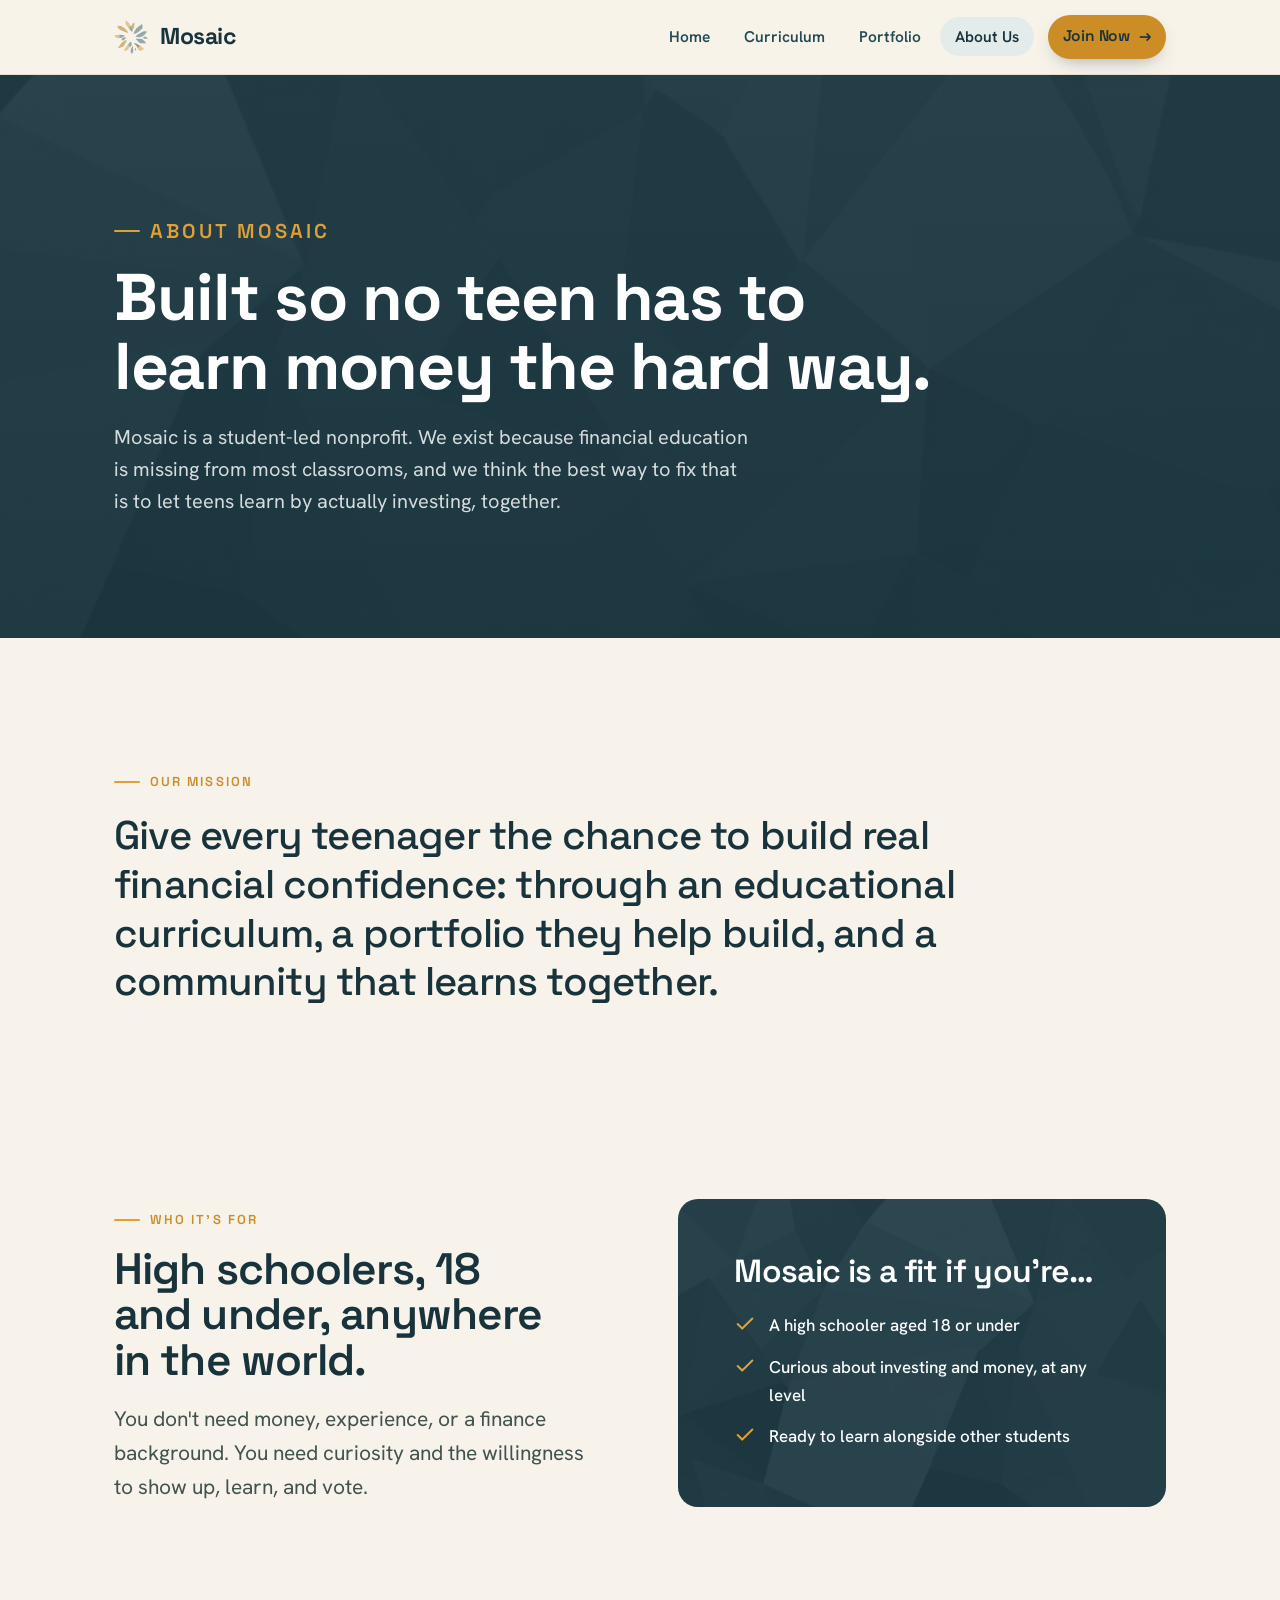
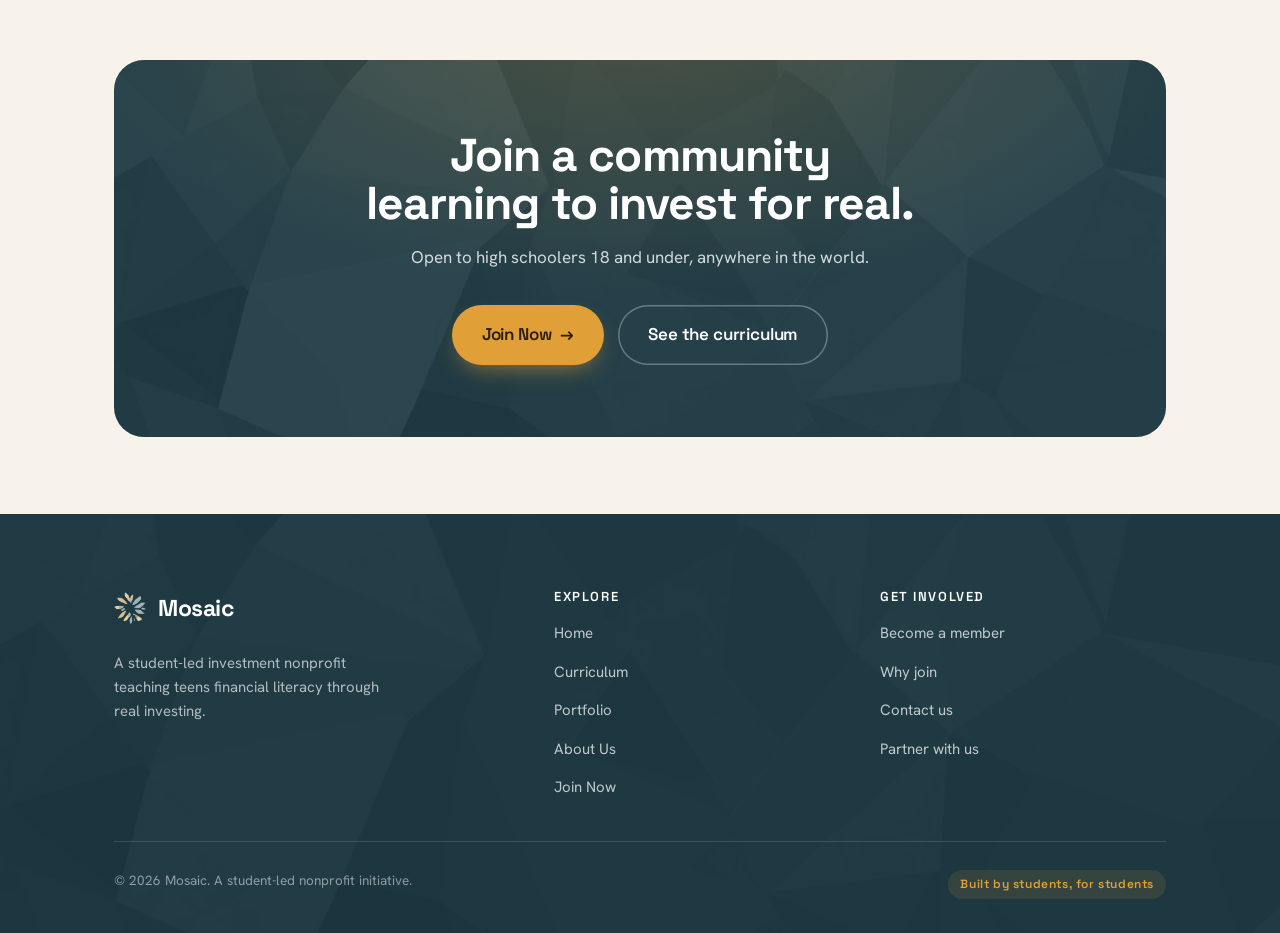
==== about.html @ 50fbee66 "Add files via upload" ====
<!DOCTYPE html>
<html lang="en">
<head>
<meta charset="UTF-8">
<meta name="viewport" content="width=device-width, initial-scale=1">
<title>About Us: Mosaic</title>
<meta name="description" content="Why Mosaic exists, who it's for, and why high schoolers around the world join.">
<link rel="stylesheet" href="styles.css">
</head>
<body data-screen-label="About Us">

<!-- ============ HEADER ============ -->
<header class="site-header">
  <div class="container header-inner">
    <a class="brand" href="index.html" aria-label="Mosaic home">
      <img src="assets/logo-mark.png" alt="Mosaic logo">
      <span class="wordmark">Mosaic</span>
    </a>
    <nav class="nav" aria-label="Primary">
      <button class="nav-toggle" aria-label="Toggle menu" aria-expanded="false"><span></span></button>
      <ul class="nav-links">
        <li><a href="index.html" data-page="index.html">Home</a></li>
        <li><a href="curriculum.html" data-page="curriculum.html">Curriculum</a></li>
        <li><a href="portfolio.html" data-page="portfolio.html">Portfolio</a></li>
        <li><a href="about.html" data-page="about.html">About Us</a></li>
        <li><a class="btn" href="join.html" style="color: rgb(24, 51, 60); background-color: rgb(204, 140, 38)">Join Now <span class="arr" aria-hidden="true">→</span></a></li>
      </ul>
    </nav>
  </div>
</header>

<main>
  <!-- ============ PAGE HERO ============ -->
  <section class="pagehero">
    <div class="container">
      <p class="eyebrow reveal">About Mosaic</p>
      <h1 class="reveal" data-delay="1">Built so no teen has to learn money the hard way.</h1>
      <p class="reveal" data-delay="2">Mosaic is a student-led nonprofit. We exist because financial education is missing from most classrooms, and we think the best way to fix that is to let teens learn by actually investing, together.</p>
    </div>
  </section>

  <!-- ============ MISSION ============ -->
  <section class="section">
    <div class="container">
      <div class="shead reveal" style="max-width:860px">
        <p class="eyebrow">Our mission</p>
        <p class="mission" style="margin-top:20px; color: rgb(24, 51, 60)">Give every teenager the chance to build real financial confidence: through an educational curriculum, a portfolio they help <span class="hl" style="color: #18333c">build</span>, and a community that learns <span class="hl" style="color: #18333c">together</span>.</p>
      </div>
    </div>
  </section>

  <!-- ============ WHO IT'S FOR ============ -->
  <section class="section section--tight">
    <div class="container">
      <div class="split">
        <div class="reveal">
          <p class="eyebrow">Who it's for</p>
          <h2 class="shead" style="font-size:clamp(28px,4vw,44px);margin-top:16px">High schoolers, 18 and under, anywhere in the world.</h2>
          <p class="lede" style="margin-top:18px">You don't need money, experience, or a finance background. You need curiosity and the willingness to show up, learn, and vote. </p>
        </div>
        <div class="who-card reveal" data-delay="1">
          <h3>Mosaic is a fit if you're…</h3>
          <ul class="who-points">
            <li><svg viewBox="0 0 24 24" fill="none" stroke="currentColor" stroke-width="2.2" stroke-linecap="round" stroke-linejoin="round"><path d="M20 6 9 17l-5-5"/></svg><span>A high schooler aged 18 or under</span></li>
            <li><svg viewBox="0 0 24 24" fill="none" stroke="currentColor" stroke-width="2.2" stroke-linecap="round" stroke-linejoin="round"><path d="M20 6 9 17l-5-5"/></svg><span>Curious about investing and money, at any level</span></li>
            <li><svg viewBox="0 0 24 24" fill="none" stroke="currentColor" stroke-width="2.2" stroke-linecap="round" stroke-linejoin="round"><path d="M20 6 9 17l-5-5"/></svg><span>Ready to learn alongside other students</span></li>
          </ul>
        </div>
      </div>
    </div>
  </section>

  <!-- ============ CTA ============ -->
  <section class="section section--tight">
    <div class="container">
      <div class="cta-band reveal">
        <h2>Join a community learning to invest for real.</h2>
        <p>Open to high schoolers 18 and under, anywhere in the world.</p>
        <div class="hero-cta">
          <a class="btn btn--gold btn--lg" href="join.html">Join Now <span class="arr" aria-hidden="true">→</span></a>
          <a class="btn btn--on-teal-ghost btn--lg" href="curriculum.html">See the curriculum</a>
        </div>
      </div>
    </div>
  </section>
</main>

<!-- ============ FOOTER ============ -->
<footer class="site-footer">
  <div class="container">
    <div class="footer-top">
      <div class="footer-brand">
        <a class="brand" href="index.html" aria-label="Mosaic home">
          <img src="assets/logo-mark-light.png" alt="Mosaic logo">
          <span class="wordmark">Mosaic</span>
        </a>
        <p>A student-led investment nonprofit teaching teens financial literacy through real investing.</p>
      </div>
      <div class="footer-col">
        <h4>Explore</h4>
        <ul>
          <li><a href="index.html">Home</a></li>
          <li><a href="curriculum.html">Curriculum</a></li>
          <li><a href="portfolio.html">Portfolio</a></li>
          <li><a href="about.html">About Us</a></li>
          <li><a href="join.html">Join Now</a></li>
        </ul>
      </div>
      <div class="footer-col">
        <h4>Get involved</h4>
        <ul>
          <li><a href="join.html">Become a member</a></li>
          <li><a href="about.html">Why join</a></li>
          <li><a href="mailto:hello@mosaicinvest.org">Contact us</a></li>
          <li><a href="join.html">Partner with us</a></li>
        </ul>
      </div>
    </div>
    <div class="footer-bot">
      <span>© <span id="year">2026</span> Mosaic. A student-led nonprofit initiative.</span>
      <span class="badge">Built by students, for students</span>
    </div>
  </div>
</footer>

<script src="site.js"></script>
</body>
</html>
---- styles.css ----
/* ===========================================================
   Mosaic, student-led investment nonprofit
   Shared stylesheet
   =========================================================== */

@import url('https://fonts.googleapis.com/css2?family=Space+Grotesk:wght@400;500;600;700&family=Hanken+Grotesk:wght@400;500;600;700;800&family=Sora:wght@500;600;700&display=swap');

:root {
  /* brand */
  --teal:        #18333C;
  --teal-800:    #1C3B45;
  --teal-700:    #244A55;
  --teal-600:    #356069;
  --teal-tint:   #E4ECEB;
  --teal-tint-2: #D3E0DE;
  --gold:        #E09F37;
  --gold-600:    #CC8C26;
  --gold-soft:   #F7E8CB;
  --gold-tint:   #FBF3E2;

  /* neutrals (warm) */
  --bg:     #F7F3EA;
  --bg-2:   #F1EBDD;
  --paper:  #FFFFFF;
  --ink:    #18333C;
  --body:   #41524F;
  --muted:  #6B7B78;
  --line:   #E7E0D1;
  --line-teal: rgba(24,51,60,.10);

  /* type */
  --display: 'Space Grotesk', system-ui, sans-serif;
  --sans: 'Hanken Grotesk', system-ui, sans-serif;

  /* sizing */
  --maxw: 1180px;
  --gut: clamp(20px, 5vw, 64px);
  --radius: 20px;
  --radius-sm: 13px;

  --shadow-sm: 0 2px 8px rgba(24,51,60,.05), 0 1px 2px rgba(24,51,60,.05);
  --shadow:    0 14px 38px -16px rgba(24,51,60,.22), 0 4px 12px -6px rgba(24,51,60,.10);
  --shadow-lg: 0 36px 70px -28px rgba(24,51,60,.34);

  --ease: cubic-bezier(.22,.61,.36,1);
}

* { box-sizing: border-box; }

html { scroll-behavior: smooth; }

body {
  margin: 0;
  font-family: var(--sans);
  background: var(--bg);
  color: var(--body);
  font-size: 17px;
  line-height: 1.62;
  -webkit-font-smoothing: antialiased;
  text-rendering: optimizeLegibility;
}

@media (prefers-reduced-motion: reduce) {
  html { scroll-behavior: auto; }
}

img { max-width: 100%; display: block; }
a { color: inherit; }

h1, h2, h3, h4 {
  font-family: var(--display);
  color: var(--ink);
  line-height: 1.04;
  margin: 0;
  letter-spacing: -.02em;
  font-weight: 600;
  text-wrap: balance;
}

p { margin: 0; }

.container {
  width: 100%;
  max-width: var(--maxw);
  margin-inline: auto;
  padding-inline: var(--gut);
}

/* ---------- shared rhythm ---------- */
.section { padding-block: clamp(64px, 9vw, 130px); }
.section--tight { padding-block: clamp(48px, 6vw, 84px); }

.eyebrow {
  font-family: var(--display);
  font-weight: 600;
  font-size: 13px;
  letter-spacing: .16em;
  text-transform: uppercase;
  color: var(--gold-600);
  white-space: nowrap;
  display: inline-flex;
  align-items: center;
  gap: 10px;
  margin: 0;
}
.eyebrow::before {
  content: "";
  width: 26px; height: 2px;
  background: var(--gold);
  border-radius: 2px;
}
.eyebrow--center::before { display: none; }

.lede {
  font-size: clamp(18px, 2.1vw, 21px);
  color: var(--body);
  max-width: 60ch;
}

/* =================== HEADER =================== */
.site-header {
  position: sticky;
  top: 0;
  z-index: 100;
  background: rgba(247,243,234,.82);
  backdrop-filter: blur(14px);
  -webkit-backdrop-filter: blur(14px);
  border-bottom: 1px solid var(--line);
}
.header-inner {
  display: flex;
  align-items: center;
  justify-content: space-between;
  height: 74px;
}
.brand {
  display: inline-flex;
  align-items: center;
  gap: 12px;
  text-decoration: none;
  color: var(--ink);
}
.brand img { width: 34px; height: 34px; }
.brand .wordmark {
  font-family: var(--display);
  font-weight: 700;
  font-size: 23px;
  letter-spacing: -.02em;
  color: var(--ink);
}
.nav {
  display: flex;
  align-items: center;
  gap: 6px;
}
.nav-links {
  display: flex;
  align-items: center;
  gap: 4px;
  list-style: none;
  margin: 0; padding: 0;
}
.nav-links a {
  text-decoration: none;
  color: var(--teal-700);
  font-weight: 600;
  font-size: 15.5px;
  white-space: nowrap;
  padding: 9px 15px;
  border-radius: 999px;
  transition: background .2s var(--ease), color .2s var(--ease);
}
.nav-links a:hover { background: var(--teal-tint); color: var(--ink); }
.nav-links a.active { color: var(--ink); background: var(--teal-tint); }
.nav .btn { margin-left: 10px; }

.nav-toggle {
  display: none;
  background: none;
  border: 0;
  width: 44px; height: 44px;
  cursor: pointer;
  align-items: center;
  justify-content: center;
}
.nav-toggle span,
.nav-toggle span::before,
.nav-toggle span::after {
  content: "";
  display: block;
  width: 24px; height: 2px;
  background: var(--ink);
  border-radius: 2px;
  transition: transform .28s var(--ease), opacity .2s var(--ease);
}
.nav-toggle span { position: relative; }
.nav-toggle span::before { position: absolute; top: -7px; }
.nav-toggle span::after { position: absolute; top: 7px; }
body.nav-open .nav-toggle span { background: transparent; }
body.nav-open .nav-toggle span::before { transform: translateY(7px) rotate(45deg); }
body.nav-open .nav-toggle span::after  { transform: translateY(-7px) rotate(-45deg); }

/* =================== BUTTONS =================== */
.btn {
  --btn-bg: var(--teal);
  --btn-fg: #fff;
  font-family: var(--display);
  font-weight: 600;
  font-size: 15.5px;
  letter-spacing: -.01em;
  display: inline-flex;
  align-items: center;
  gap: 9px;
  padding: 13px 24px;
  border-radius: 999px;
  border: 0;
  background: var(--btn-bg);
  color: var(--btn-fg);
  text-decoration: none;
  cursor: pointer;
  transition: transform .22s var(--ease), box-shadow .22s var(--ease), background .22s var(--ease);
  box-shadow: 0 8px 20px -10px rgba(24,51,60,.5);
}
.btn:hover { transform: translateY(-2px); box-shadow: 0 16px 30px -12px rgba(24,51,60,.5); }
.btn:active { transform: translateY(0); }
.btn .arr { transition: transform .22s var(--ease); }
.btn:hover .arr { transform: translateX(4px); }

.btn--gold { --btn-bg: var(--gold); --btn-fg: #2a1d05; box-shadow: 0 10px 24px -10px rgba(224,159,55,.7); }
.btn--gold:hover { background: var(--gold-600); }
.btn--ghost {
  --btn-bg: transparent; --btn-fg: var(--ink);
  box-shadow: inset 0 0 0 1.5px var(--line-teal);
}
.btn--ghost:hover { background: var(--teal-tint); box-shadow: inset 0 0 0 1.5px transparent; }
.btn--on-teal-ghost {
  --btn-bg: transparent; --btn-fg: #fff;
  box-shadow: inset 0 0 0 1.5px rgba(255,255,255,.3);
}
.btn--on-teal-ghost:hover { background: rgba(255,255,255,.1); box-shadow: inset 0 0 0 1.5px rgba(255,255,255,.5); }
.btn--lg { padding: 16px 30px; font-size: 17px; }

/* =================== HERO =================== */
.hero {
  position: relative;
  background: var(--teal);
  color: #fff;
  overflow: hidden;
  isolation: isolate;
}
.hero::before {
  content: "";
  position: absolute; inset: 0;
  background-image: url('assets/mosaic-texture.png');
  background-size: cover;
  background-position: center;
  opacity: .16;
  mix-blend-mode: luminosity;
  z-index: -2;
}
.hero::after {
  content: "";
  position: absolute; inset: 0;
  background: radial-gradient(120% 90% at 80% 0%, rgba(224,159,55,.16), transparent 55%),
              linear-gradient(180deg, rgba(24,51,60,.2), rgba(24,51,60,.65));
  z-index: -1;
}
.hero .container {
  position: relative;
  padding-block: clamp(76px, 12vw, 150px);
}
.hero h1, .hero h2 { color: #fff; }
.hero .eyebrow { color: var(--gold); }
.hero .eyebrow::before { background: var(--gold); }

.hero-home {
  display: grid;
  grid-template-columns: 1.15fr .85fr;
  gap: clamp(30px, 5vw, 70px);
  align-items: center;
}
.hero-home h1 {
  font-size: clamp(40px, 6.6vw, 82px);
  font-weight: 700;
  margin-top: 18px;
}
.hero-home h1 .accent { color: var(--gold); }
.hero-sub {
  margin-top: 22px;
  font-size: clamp(17px, 2vw, 20px);
  color: rgba(255,255,255,.82);
  max-width: 48ch;
}
.hero-cta { margin-top: 34px; display: flex; flex-wrap: wrap; gap: 14px; }

.hero-mark {
  justify-self: center;
  width: min(100%, 420px);
  aspect-ratio: 1;
  position: relative;
}
.hero-mark img { width: 100%; height: 100%; object-fit: contain; filter: drop-shadow(0 24px 50px rgba(0,0,0,.35)); }

.hero-stats {
  display: flex;
  gap: clamp(20px, 4vw, 48px);
  flex-wrap: wrap;
  margin-top: 52px;
  padding-top: 30px;
  border-top: 1px solid rgba(255,255,255,.14);
}
.hero-stats .hs { min-width: 120px; }
.hero-stats .hs b {
  font-family: var(--display);
  font-weight: 700;
  font-size: clamp(28px, 3.4vw, 38px);
  color: #fff;
  display: block;
  letter-spacing: -.02em;
}
.hero-stats .hs span { font-size: 14px; color: rgba(255,255,255,.7); }

/* page hero (interior) */
.pagehero { position: relative; background: var(--teal); color: #fff; overflow: hidden; isolation: isolate; }
.pagehero::before {
  content:""; position:absolute; inset:0;
  background-image: url('assets/mosaic-texture.png');
  background-size: cover; background-position: center;
  opacity:.14; mix-blend-mode: luminosity; z-index:-2;
}
.pagehero::after {
  content:""; position:absolute; inset:0;
  background: linear-gradient(180deg, rgba(24,51,60,.25), rgba(24,51,60,.6));
  z-index:-1;
}
.pagehero .container { padding-block: clamp(70px, 10vw, 120px); }
.pagehero h1 { color:#fff; font-size: clamp(38px, 5.6vw, 66px); font-weight:700; margin-top:16px; }
.pagehero .eyebrow { color: var(--gold); }
.pagehero .eyebrow::before { background: var(--gold); }
.pagehero p { color: rgba(255,255,255,.82); max-width: 58ch; margin-top: 20px; font-size: clamp(17px,2vw,20px); }

/* =================== SECTION HEADS =================== */
.shead { max-width: 720px; }
.shead h2 { font-size: clamp(30px, 4.4vw, 50px); margin-top: 16px; font-weight:700; }
.shead p { margin-top: 18px; }
.shead--center { margin-inline: auto; text-align: center; }

/* =================== STAT CARDS (problem) =================== */
.section-problem { background: var(--bg-2); }
.stat-grid {
  display: grid;
  grid-template-columns: repeat(3, 1fr);
  gap: 22px;
  margin-top: 54px;
}
.stat-card {
  background: var(--paper);
  border: 1px solid var(--line);
  border-radius: var(--radius);
  padding: 36px 32px 30px;
  position: relative;
  overflow: hidden;
  transition: transform .35s var(--ease), box-shadow .35s var(--ease);
  box-shadow: var(--shadow-sm);
}
.stat-card:hover { transform: translateY(-6px); box-shadow: var(--shadow); }
.stat-card::after {
  content:""; position:absolute; left:0; right:0; bottom:0; height:4px;
  background: linear-gradient(90deg, var(--gold), var(--gold-600));
  transform: scaleX(0); transform-origin: left;
  transition: transform .5s var(--ease);
}
.stat-card:hover::after { transform: scaleX(1); }
.stat-num {
  font-family: var(--display);
  font-weight: 700;
  font-size: clamp(54px, 7vw, 78px);
  color: var(--teal);
  line-height: .95;
  letter-spacing: -.04em;
}
.stat-num .u { color: var(--gold); }
.stat-card p { margin-top: 16px; color: var(--body); font-size: 16.5px; }
.stat-src {
  display: inline-flex; align-items:center; gap:6px;
  margin-top: 18px;
  font-size: 12.5px; font-weight:600;
  color: var(--muted);
  text-decoration: none;
  font-family: var(--display);
  letter-spacing:.02em;
}
.stat-src:hover { color: var(--gold-600); }
.stat-src svg { width: 13px; height: 13px; }

/* =================== DIFFERENTIATOR CARDS =================== */
.feature-grid {
  display: grid;
  grid-template-columns: repeat(3, 1fr);
  gap: 22px;
  margin-top: 54px;
}
.feature-card {
  background: var(--paper);
  border: 1px solid var(--line);
  border-radius: var(--radius);
  padding: 34px 30px;
  transition: transform .35s var(--ease), box-shadow .35s var(--ease), border-color .35s var(--ease);
  box-shadow: var(--shadow-sm);
}
.feature-card:hover { transform: translateY(-6px); box-shadow: var(--shadow); border-color: var(--teal-tint-2); }
.feat-ico {
  width: 56px; height: 56px;
  border-radius: 15px;
  display: grid; place-items: center;
  background: var(--teal-tint);
  margin-bottom: 22px;
  transition: transform .35s var(--ease);
}
.feature-card:hover .feat-ico { transform: rotate(-6deg) scale(1.05); }
.feat-ico svg { width: 27px; height: 27px; }
.feature-card h3 { font-size: 22px; font-weight: 600; }
.feature-card p { margin-top: 12px; color: var(--body); font-size: 16px; }

/* =================== STEPS (curriculum) =================== */
.steps { margin-top: 64px; display: flex; flex-direction: column; gap: 0; position: relative; }
.step {
  display: grid;
  grid-template-columns: 150px 1fr;
  gap: clamp(24px, 4vw, 56px);
  padding: 36px 0;
  position: relative;
}
.step + .step { border-top: 1px solid var(--line); }
.step-num {
  font-family: var(--display);
  font-weight: 700;
  font-size: clamp(64px, 9vw, 104px);
  line-height: .8;
  color: var(--teal);
  letter-spacing: -.05em;
  position: relative;
}
.step-num span { color: var(--gold); }
.step-body { max-width: 60ch; align-self: center; }
.step-body h3 { font-size: clamp(24px, 3vw, 32px); font-weight: 600; }
.step-body p { margin-top: 14px; color: var(--body); }
.step-tags { display: flex; flex-wrap: wrap; gap: 10px; margin-top: 20px; }
.tag {
  font-family: var(--display);
  font-size: 13.5px; font-weight: 600;
  color: var(--teal-700);
  background: var(--teal-tint);
  padding: 7px 14px;
  border-radius: 999px;
}

/* =================== WHY-JOIN / BENEFIT CARDS =================== */
.benefit-grid {
  display: grid;
  grid-template-columns: repeat(2, 1fr);
  gap: 22px;
  margin-top: 50px;
}
.benefit {
  display: flex;
  gap: 20px;
  background: var(--paper);
  border: 1px solid var(--line);
  border-radius: var(--radius);
  padding: 30px;
  box-shadow: var(--shadow-sm);
  transition: transform .35s var(--ease), box-shadow .35s var(--ease);
}
.benefit:hover { transform: translateY(-5px); box-shadow: var(--shadow); }
.benefit .b-num {
  font-family: var(--display);
  font-weight: 700;
  font-size: 20px;
  color: var(--gold);
  flex: 0 0 auto;
  width: 44px; height: 44px;
  border-radius: 12px;
  background: var(--gold-tint);
  display: grid; place-items: center;
}
.benefit h3 { font-size: 20px; font-weight: 600; }
.benefit p { margin-top: 9px; color: var(--body); font-size: 16px; }

/* generic split */
.split {
  display: grid;
  grid-template-columns: 1fr 1fr;
  gap: clamp(30px, 6vw, 80px);
  align-items: center;
}

/* mission statement */
.mission {
  font-family: var(--display);
  font-weight: 500;
  font-size: clamp(24px, 3.4vw, 40px);
  line-height: 1.22;
  color: var(--ink);
  letter-spacing: -.02em;
}
.mission .hl { color: var(--gold-600); }

/* "who it's for" chips */
.who-card {
  background: var(--teal);
  color: #fff;
  border-radius: var(--radius);
  padding: clamp(36px, 5vw, 56px);
  position: relative;
  overflow: hidden;
  isolation: isolate;
}
.who-card::before {
  content:""; position:absolute; inset:0;
  background-image:url('assets/mosaic-texture.png');
  background-size:cover; opacity:.13; mix-blend-mode:luminosity; z-index:-1;
}
.who-card h3 { color:#fff; font-size: clamp(24px,3vw,32px); }
.who-card p { margin-top:16px; color: rgba(255,255,255,.82); }
.who-points { list-style:none; padding:0; margin:24px 0 0; display:grid; gap:14px; }
.who-points li { display:flex; gap:13px; align-items:flex-start; color:#fff; font-weight:500; }
.who-points li svg { flex:0 0 auto; width:22px; height:22px; margin-top:1px; color: var(--gold); }

/* =================== TEAM PLACEHOLDERS =================== */
.team-grid {
  display: grid;
  grid-template-columns: repeat(4, 1fr);
  gap: 22px;
  margin-top: 48px;
}
.team-card {
  background: var(--paper);
  border: 1px solid var(--line);
  border-radius: var(--radius);
  padding: 22px;
  text-align: center;
  box-shadow: var(--shadow-sm);
}
.ph {
  position: relative;
  background-color: var(--bg-2);
  background-image: repeating-linear-gradient(135deg, rgba(24,51,60,.05) 0 10px, rgba(24,51,60,.02) 10px 20px);
  border: 1px dashed var(--line-teal);
  border-radius: var(--radius-sm);
  display: grid; place-items: center;
  color: var(--muted);
  font-family: 'Space Grotesk', monospace;
  font-size: 12px;
  letter-spacing: .04em;
}
.team-avatar { width: 100%; aspect-ratio: 1; border-radius: 50%; margin-bottom: 16px; }
.team-card .name-ph { height: 16px; width: 60%; margin: 0 auto 9px; border-radius: 6px; background: var(--line); }
.team-card .role-ph { height: 12px; width: 42%; margin: 0 auto; border-radius: 6px; background: var(--bg-2); }

/* =================== CTA BAND =================== */
.cta-band {
  background: var(--teal);
  color: #fff;
  border-radius: clamp(20px, 3vw, 30px);
  padding: clamp(40px, 6vw, 72px);
  position: relative;
  overflow: hidden;
  isolation: isolate;
  text-align: center;
}
.cta-band::before {
  content:""; position:absolute; inset:0;
  background-image:url('assets/mosaic-texture.png');
  background-size: cover; opacity:.15; mix-blend-mode:luminosity; z-index:-2;
}
.cta-band::after {
  content:""; position:absolute; inset:0;
  background: radial-gradient(90% 120% at 50% -10%, rgba(224,159,55,.2), transparent 60%);
  z-index:-1;
}
.cta-band h2 { color:#fff; font-size: clamp(28px,4vw,46px); font-weight:700; }
.cta-band p { color: rgba(255,255,255,.8); margin: 16px auto 0; max-width: 50ch; }
.cta-band .hero-cta { justify-content: center; }

/* =================== FORM (join) =================== */
.join-layout {
  display: grid;
  grid-template-columns: 1.1fr .9fr;
  gap: clamp(28px, 4vw, 56px);
  align-items: start;
}
.form-card {
  background: var(--paper);
  border: 1px solid var(--line);
  border-radius: var(--radius);
  padding: clamp(28px, 4vw, 44px);
  box-shadow: var(--shadow);
}
.field { margin-bottom: 20px; }
.field label {
  display: block;
  font-family: var(--display);
  font-weight: 600;
  font-size: 14px;
  color: var(--ink);
  margin-bottom: 8px;
}
.field label .req { color: var(--gold-600); }
.field input, .field select, .field textarea {
  width: 100%;
  font-family: var(--sans);
  font-size: 16px;
  color: var(--ink);
  background: var(--bg);
  border: 1.5px solid var(--line);
  border-radius: 12px;
  padding: 13px 15px;
  transition: border-color .2s var(--ease), box-shadow .2s var(--ease), background .2s var(--ease);
}
.field textarea { resize: vertical; min-height: 120px; }
.field input:focus, .field select:focus, .field textarea:focus {
  outline: none;
  border-color: var(--teal-600);
  background: #fff;
  box-shadow: 0 0 0 4px rgba(53,96,105,.12);
}
.field.row2 { display: grid; grid-template-columns: 1fr 1fr; gap: 16px; }
.field.row2 .field { margin: 0; }
.field .err {
  display: none;
  color: #b4441f;
  font-size: 13.5px;
  margin-top: 7px;
  font-weight: 500;
}
.field.invalid input, .field.invalid select, .field.invalid textarea {
  border-color: #d2724f;
  background: #fdf4f0;
}
.field.invalid .err { display: block; }
.form-foot { margin-top: 6px; }
.form-foot .btn { width: 100%; justify-content: center; }
.form-note { font-size: 13.5px; color: var(--muted); margin-top: 16px; text-align: center; }

/* success state */
.success {
  display: none;
  text-align: center;
  padding: clamp(30px, 5vw, 50px) 20px;
}
.success.show { display: block; }
@media (prefers-reduced-motion: no-preference) {
  .success.show { animation: pop .45s var(--ease) both; }
}
@keyframes pop { from { transform: scale(.96); } to { transform: none; } }
.success img { width: 96px; height: 96px; margin: 0 auto 24px; }
.success h2 { font-size: clamp(26px, 3.5vw, 38px); font-weight:700; }
.success p { margin: 16px auto 0; max-width: 44ch; color: var(--body); }

/* "what you get" recap card */
.recap {
  background: var(--teal);
  color: #fff;
  border-radius: var(--radius);
  padding: clamp(30px, 4vw, 42px);
  position: relative; overflow: hidden; isolation: isolate;
  position: sticky; top: 96px;
}
.recap::before {
  content:""; position:absolute; inset:0;
  background-image:url('assets/mosaic-texture.png');
  background-size:cover; opacity:.14; mix-blend-mode:luminosity; z-index:-1;
}
.recap h3 { color:#fff; font-size: 24px; }
.recap .recap-list { list-style:none; margin:22px 0 0; padding:0; display:grid; gap:16px; }
.recap .recap-list li { display:flex; gap:13px; align-items:flex-start; }
.recap .recap-list li svg { flex:0 0 auto; width:22px; height:22px; color: var(--gold); margin-top:1px; }
.recap .recap-list li b { color:#fff; font-family: var(--display); font-weight:600; display:block; font-size:16px; }
.recap .recap-list li span { color: rgba(255,255,255,.74); font-size:14.5px; }

/* =================== FOOTER =================== */
.site-footer {
  background: var(--teal);
  color: rgba(255,255,255,.72);
  padding-block: clamp(50px, 7vw, 76px) 34px;
  position: relative;
  overflow: hidden;
  isolation: isolate;
}
.site-footer::before {
  content:""; position:absolute; inset:0;
  background-image:url('assets/mosaic-texture.png');
  background-size: cover; opacity:.07; mix-blend-mode:luminosity; z-index:-1;
}
.footer-top {
  display: grid;
  grid-template-columns: 1.4fr 1fr 1fr;
  gap: 40px;
  padding-bottom: 40px;
  border-bottom: 1px solid rgba(255,255,255,.13);
}
.footer-brand .brand .wordmark { color:#fff; }
.footer-brand img { width: 32px; height: 32px; }
.footer-brand p { margin-top: 18px; max-width: 34ch; color: rgba(255,255,255,.66); font-size: 15px; }
.footer-col h4 {
  color:#fff; font-family: var(--display); font-size: 13px;
  letter-spacing:.12em; text-transform: uppercase; font-weight:600; margin-bottom: 16px;
}
.footer-col ul { list-style:none; margin:0; padding:0; display:grid; gap:11px; }
.footer-col a { text-decoration:none; color: rgba(255,255,255,.72); font-size: 15px; transition: color .2s var(--ease); }
.footer-col a:hover { color: var(--gold); }
.footer-bot {
  margin-top: 28px;
  display:flex; flex-wrap:wrap; gap: 12px;
  justify-content: space-between;
  font-size: 13.5px; color: rgba(255,255,255,.5);
}
.footer-bot .badge {
  font-family: var(--display); font-weight:600; font-size:12px; letter-spacing:.05em;
  color: var(--gold); background: rgba(224,159,55,.12); padding: 5px 12px; border-radius: 999px;
}

/* =================== REVEAL ANIMATION =================== */
.reveal { opacity: 0; transform: translateY(26px); transition: opacity .7s var(--ease), transform .7s var(--ease); }
.reveal.in { opacity: 1; transform: none; }
.reveal[data-delay="1"] { transition-delay: .08s; }
.reveal[data-delay="2"] { transition-delay: .16s; }
.reveal[data-delay="3"] { transition-delay: .24s; }
@media (prefers-reduced-motion: reduce) {
  .reveal { opacity: 1; transform: none; transition: none; }
}
body.motion-off .reveal { opacity: 1; transform: none; transition: none; }

/* =================== RESPONSIVE =================== */
@media (max-width: 980px) {
  .hero-home { grid-template-columns: 1fr; }
  .hero-mark { width: min(70%, 320px); order: -1; }
  .stat-grid, .feature-grid { grid-template-columns: 1fr; }
  .team-grid { grid-template-columns: repeat(2, 1fr); }
  .split, .join-layout { grid-template-columns: 1fr; }
  .recap { position: static; }
  .footer-top { grid-template-columns: 1fr 1fr; }
  .footer-brand { grid-column: 1 / -1; }
}

@media (max-width: 760px) {
  .nav-toggle { display: inline-flex; }
  .nav-links {
    position: fixed;
    inset: 74px 0 auto 0;
    flex-direction: column;
    align-items: stretch;
    gap: 4px;
    background: var(--bg);
    border-bottom: 1px solid var(--line);
    padding: 16px var(--gut) 24px;
    transform: translateY(-130%);
    transition: transform .36s var(--ease);
    box-shadow: var(--shadow);
  }
  body.nav-open .nav-links { transform: translateY(0); }
  .nav-links a { padding: 14px 16px; font-size: 17px; }
  .nav .btn { margin-left: 0; margin-top: 6px; justify-content: center; }
  .nav-cta-desktop { display: none; }

  .benefit-grid { grid-template-columns: 1fr; }
  .step { grid-template-columns: 1fr; gap: 6px; }
  .step-num { font-size: 64px; }
  .field.row2 { grid-template-columns: 1fr; }
}

@media (max-width: 480px) {
  .team-grid { grid-template-columns: 1fr 1fr; }
  .hero-stats { gap: 20px 28px; }
}

/* =================== PORTFOLIO =================== */
.asof {
  margin-top: 26px;
  font-family: var(--display);
  font-size: 13px;
  font-weight: 600;
  letter-spacing: .08em;
  text-transform: uppercase;
}
.pagehero .asof { color: rgba(255,255,255,.6); max-width: none; }
.asof b { color: var(--gold); font-weight: 700; }

.data-note {
  display: none;
  margin-top: 24px;
  padding: 8px 16px;
  border: 1px dashed var(--gold-600);
  border-radius: 999px;
  background: var(--gold-tint);
  color: var(--gold-600);
  font-family: var(--display);
  font-size: 12.5px;
  font-weight: 600;
  letter-spacing: .04em;
}
.data-note.show { display: inline-block; }

.holdings-grid, .closed-grid, .pitch-grid {
  display: grid;
  grid-template-columns: repeat(2, 1fr);
  gap: 22px;
  margin-top: 54px;
}
.holding-card, .pitch-card {
  display: flex;
  flex-direction: column;
  background: var(--paper);
  border: 1px solid var(--line);
  border-radius: var(--radius);
  padding: 30px 28px;
  box-shadow: var(--shadow-sm);
  transition: transform .35s var(--ease), box-shadow .35s var(--ease);
}
.holding-card:hover, .pitch-card:hover { transform: translateY(-5px); box-shadow: var(--shadow); }

.h-top { display: flex; justify-content: space-between; align-items: flex-start; gap: 14px; }
.h-id { display: flex; flex-direction: column; }
.h-tick {
  font-family: var(--display);
  font-weight: 700;
  font-size: 27px;
  letter-spacing: -.02em;
  color: var(--teal);
  line-height: 1.1;
}
.h-co { font-size: 14.5px; font-weight: 600; color: var(--muted); margin-top: 2px; }
.h-tags { display: flex; flex-wrap: wrap; gap: 8px; justify-content: flex-end; }
.h-thesis { margin: 16px 0; font-size: 16px; color: var(--body); }
.h-meta {
  margin-top: auto;
  padding-top: 14px;
  border-top: 1px solid var(--line);
  display: flex;
  flex-wrap: wrap;
  gap: 6px 18px;
  font-size: 13.5px;
  color: var(--muted);
}
.h-meta b { font-family: var(--display); font-weight: 600; color: var(--teal-700); }

.lesson {
  margin: 0 0 16px;
  background: var(--gold-tint);
  border: 1px solid var(--gold-soft);
  border-radius: var(--radius-sm);
  padding: 14px 16px;
}
.lesson b {
  display: block;
  font-family: var(--display);
  font-size: 11.5px;
  font-weight: 700;
  letter-spacing: .12em;
  text-transform: uppercase;
  color: var(--gold-600);
  margin-bottom: 6px;
}
.lesson p { font-size: 15px; color: var(--body); }

.pill {
  display: inline-flex;
  align-items: center;
  padding: 6px 13px;
  border-radius: 999px;
  font-family: var(--display);
  font-size: 12.5px;
  font-weight: 600;
  letter-spacing: .02em;
  white-space: nowrap;
}
.pill--closed     { background: var(--bg-2); color: var(--muted); }
.pill--discussion { background: var(--teal-tint); color: var(--teal-700); }
.pill--voting     { background: var(--gold-soft); color: #7a5a12; }
.pill--approved   { background: #E2EFE3; color: #2F6B3D; }
.pill--declined   { background: #F9E7E0; color: #B4441F; }

.p-risks {
  margin: 0 0 16px;
  font-size: 15px;
  color: var(--body);
  background: var(--bg);
  border: 1px solid var(--line);
  border-radius: var(--radius-sm);
  padding: 13px 16px;
}
.p-risks b {
  display: block;
  font-family: var(--display);
  font-size: 11.5px;
  font-weight: 700;
  letter-spacing: .12em;
  text-transform: uppercase;
  color: var(--teal-600);
  margin-bottom: 6px;
}

.load-err { grid-column: 1 / -1; color: var(--muted); font-size: 15.5px; }

@media (max-width: 980px) {
  .holdings-grid, .closed-grid, .pitch-grid { grid-template-columns: 1fr; }
}
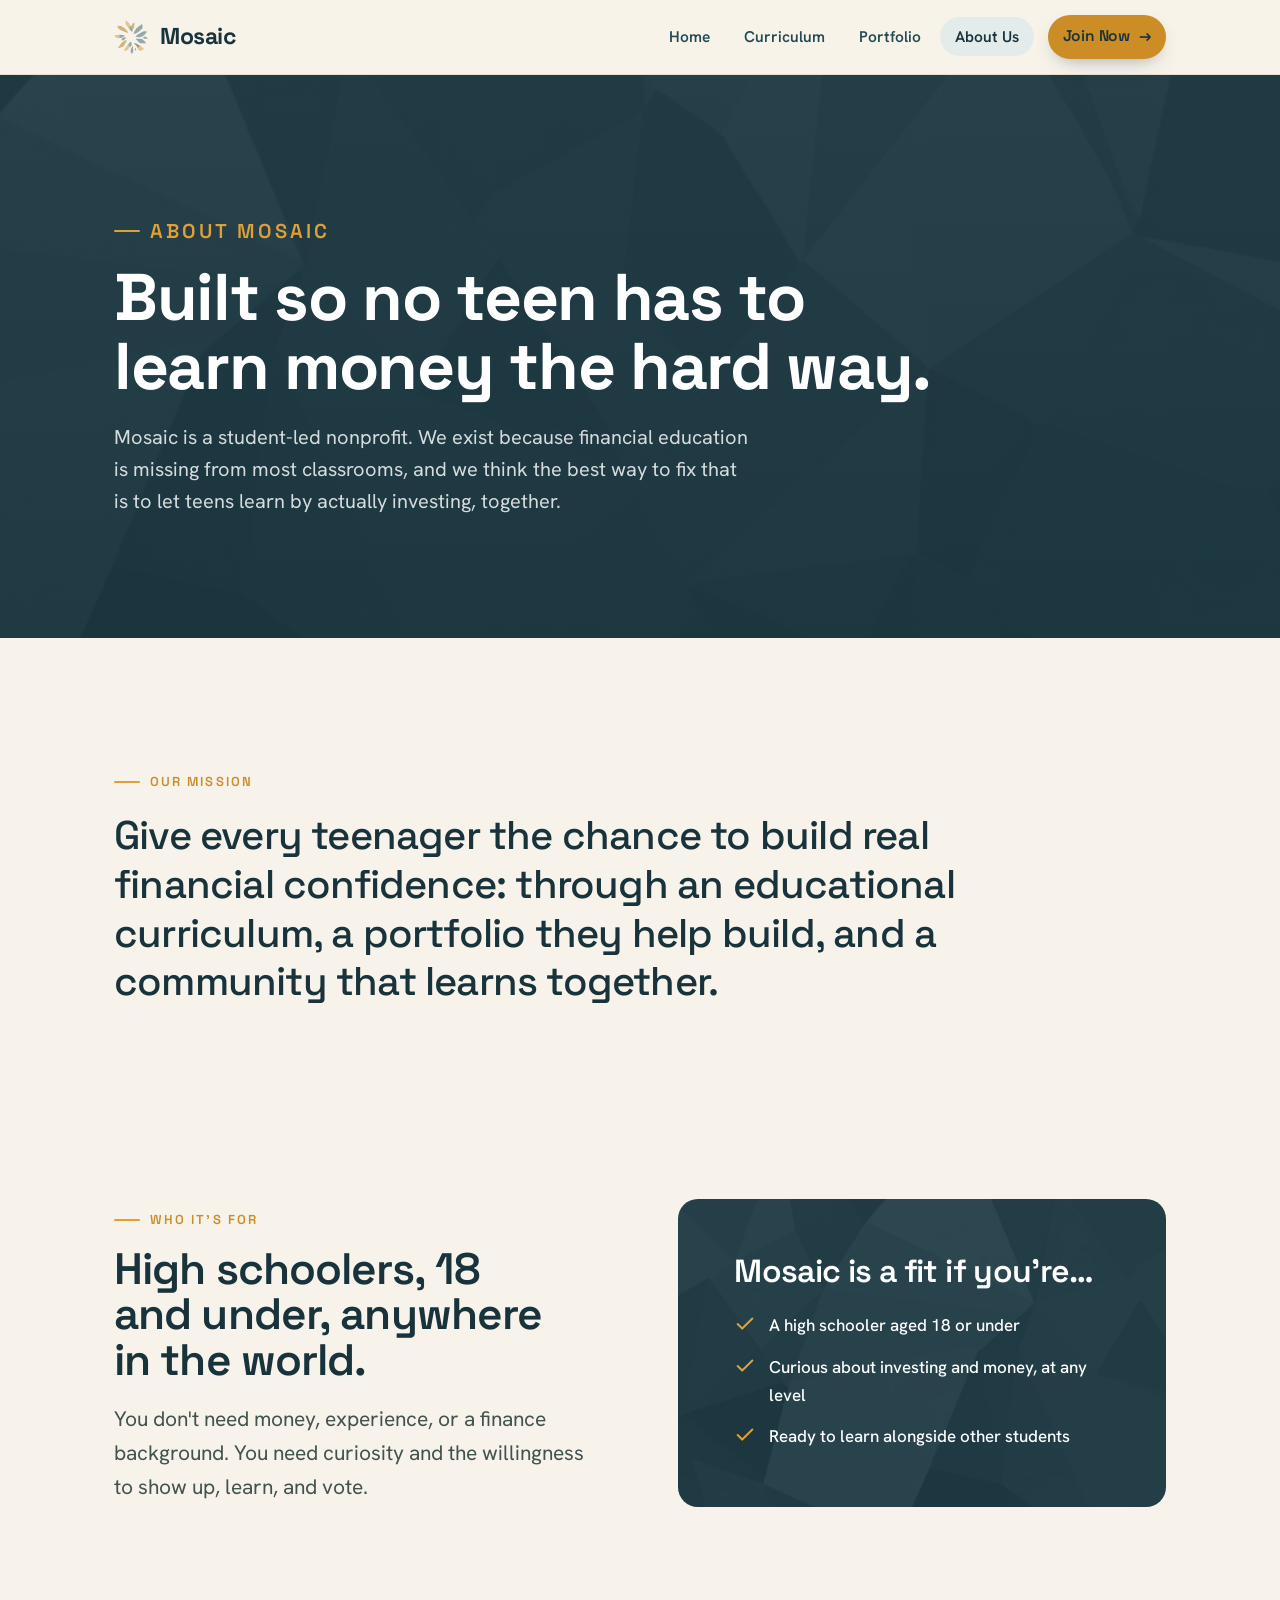
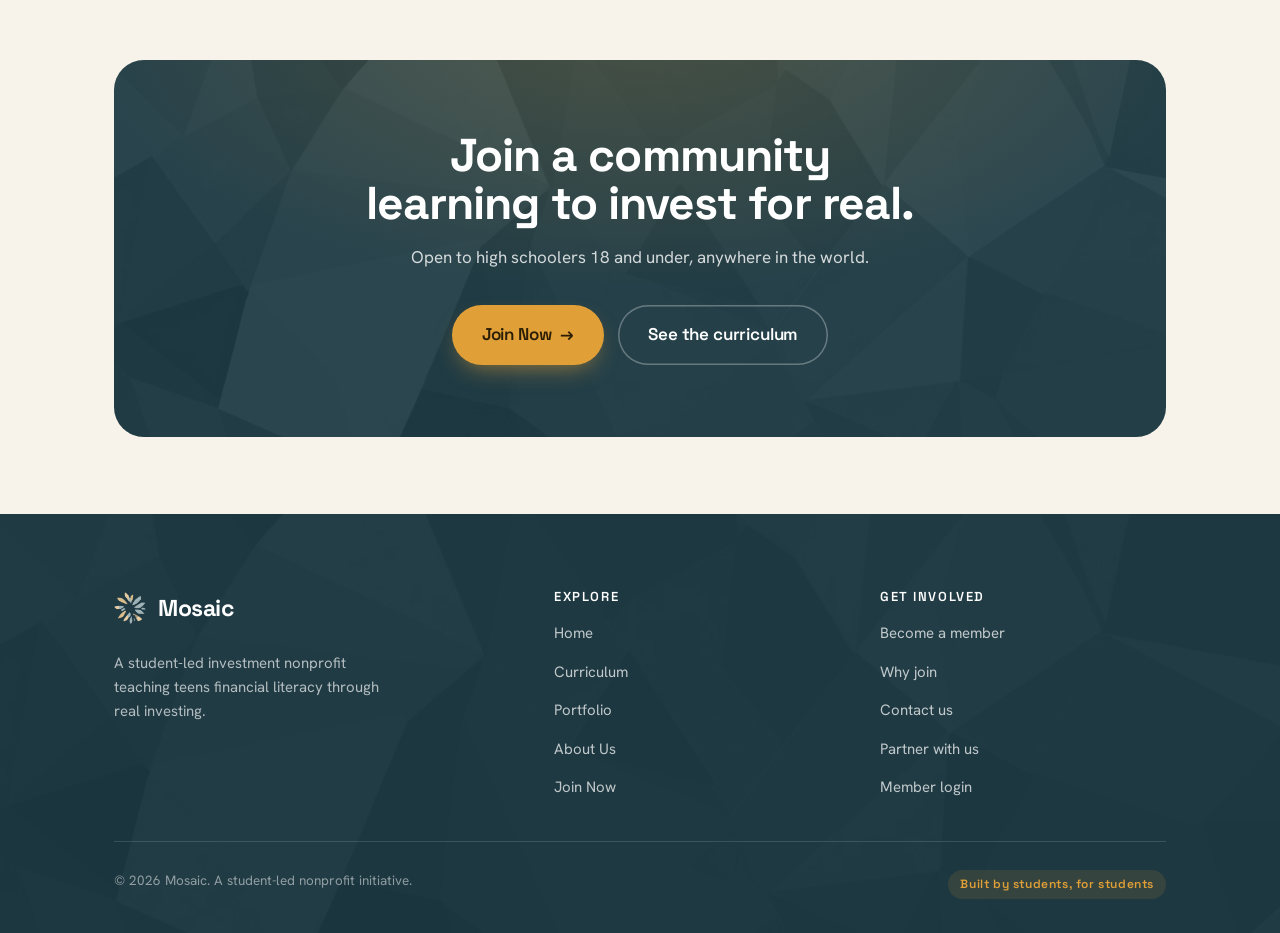
==== commit 9956bc10: "Add files via upload" ====
--- a/about.html
+++ b/about.html
@@ -113,6 +113,7 @@
           <li><a href="about.html">Why join</a></li>
           <li><a href="mailto:hello@mosaicinvest.org">Contact us</a></li>
           <li><a href="join.html">Partner with us</a></li>
+          <li><a href="members.html">Member login</a></li>
         </ul>
       </div>
     </div>
--- a/styles.css
+++ b/styles.css
@@ -906,3 +906,91 @@
 @media (max-width: 980px) {
   .holdings-grid, .closed-grid, .pitch-grid { grid-template-columns: 1fr; }
 }
+
+/* =================== MEMBERS AREA =================== */
+.notice {
+  border-radius: var(--radius-sm);
+  padding: 14px 18px;
+  margin-bottom: 24px;
+  font-size: 15px;
+  background: var(--teal-tint);
+  color: var(--teal-700);
+  border: 1px solid var(--teal-tint-2);
+}
+.notice--warn { background: #FBF1EC; color: #9a3d1c; border-color: #f0d6c9; }
+.notice--ok   { background: #E9F3EA; color: #2F6B3D; border-color: #cfe6d3; }
+.notice code { font-family: 'Space Grotesk', monospace; font-size: 13px; background: rgba(0,0,0,.05); padding: 1px 5px; border-radius: 5px; }
+
+.mtabs { display: flex; flex-wrap: wrap; gap: 8px; margin-bottom: 30px; border-bottom: 1px solid var(--line); }
+.mtab {
+  font-family: var(--display); font-weight: 600; font-size: 15px;
+  background: none; border: 0; cursor: pointer;
+  padding: 12px 18px; color: var(--muted);
+  border-bottom: 2px solid transparent; margin-bottom: -1px;
+  transition: color .2s var(--ease), border-color .2s var(--ease);
+}
+.mtab:hover { color: var(--ink); }
+.mtab.is-active { color: var(--ink); border-bottom-color: var(--gold); }
+
+.mtab-panel { animation: fadein .3s var(--ease) both; }
+@keyframes fadein { from { opacity: 0; transform: translateY(6px); } to { opacity: 1; transform: none; } }
+
+#pitch-list { display: grid; grid-template-columns: repeat(2, 1fr); gap: 22px; }
+@media (max-width: 980px) { #pitch-list { grid-template-columns: 1fr; } }
+
+.timing {
+  font-family: var(--display); font-size: 12.5px; font-weight: 600;
+  letter-spacing: .04em; color: var(--gold-600); margin: 4px 0 12px;
+}
+.pfield { margin: 0 0 12px; font-size: 15px; color: var(--body); }
+.pfield b {
+  display: block; font-family: var(--display); font-size: 11px; font-weight: 700;
+  letter-spacing: .12em; text-transform: uppercase; color: var(--teal-600); margin-bottom: 4px;
+}
+.counter {
+  margin: 4px 0 14px; padding: 14px 16px; font-size: 15px; color: var(--body);
+  background: var(--gold-tint); border: 1px solid var(--gold-soft); border-radius: var(--radius-sm);
+}
+.counter b {
+  display: block; font-family: var(--display); font-size: 11px; font-weight: 700;
+  letter-spacing: .12em; text-transform: uppercase; color: var(--gold-600); margin-bottom: 5px;
+}
+
+.tally { margin: 6px 0 14px; }
+.tally .bar { height: 10px; background: #F9E7E0; border-radius: 999px; overflow: hidden; }
+.tally .bar span { display: block; height: 100%; background: linear-gradient(90deg, var(--gold), var(--gold-600)); }
+.tally-meta { display: flex; justify-content: space-between; margin-top: 6px; font-size: 13px; color: var(--muted); font-family: var(--display); }
+
+.vote-actions { display: flex; gap: 10px; margin-top: 6px; }
+.vote-actions .btn { padding: 10px 18px; font-size: 14.5px; box-shadow: none; }
+.voted { font-family: var(--display); font-weight: 600; font-size: 14.5px; color: var(--teal-700); margin-top: 6px; }
+
+.ai-feedback {
+  margin-bottom: 22px; padding: 18px 20px; border-radius: var(--radius-sm);
+  background: #FBF1EC; border: 1px solid #f0d6c9; color: #7a3d1c; font-size: 15px;
+}
+.ai-feedback ul { margin: 12px 0 0; padding-left: 0; list-style: none; display: grid; gap: 10px; }
+.ai-feedback li { line-height: 1.5; }
+.ai-feedback span {
+  display: inline-block; font-family: var(--display); font-weight: 700; font-size: 11px;
+  letter-spacing: .08em; text-transform: uppercase; padding: 2px 8px; border-radius: 6px; margin-right: 6px;
+}
+.ai-feedback span.ok { background: #d7ecd9; color: #2F6B3D; }
+.ai-feedback span.no { background: #f4d3c6; color: #b4441f; }
+
+.ocard {
+  background: var(--paper); border: 1px solid var(--line); border-radius: var(--radius);
+  padding: 28px 26px; margin-bottom: 22px; box-shadow: var(--shadow-sm);
+}
+.ocard h3 { font-family: var(--display); font-size: 20px; margin-bottom: 6px; }
+.ocard .muted { color: var(--muted); font-size: 14px; margin-bottom: 16px; }
+.ogrid { display: grid; grid-template-columns: repeat(auto-fit, minmax(150px, 1fr)); gap: 14px; margin-bottom: 16px; }
+.ogrid .field { margin: 0; }
+.olist { list-style: none; margin: 0 0 16px; padding: 0; display: grid; gap: 8px; }
+.olist li {
+  display: flex; justify-content: space-between; align-items: center; gap: 14px;
+  padding: 10px 14px; background: var(--bg); border: 1px solid var(--line); border-radius: 10px; font-size: 14.5px;
+}
+.olist li.muted { color: var(--muted); justify-content: flex-start; }
+.olist .btn { padding: 7px 14px; font-size: 13px; box-shadow: none; }
+.obtns { display: flex; flex-wrap: wrap; gap: 12px; }
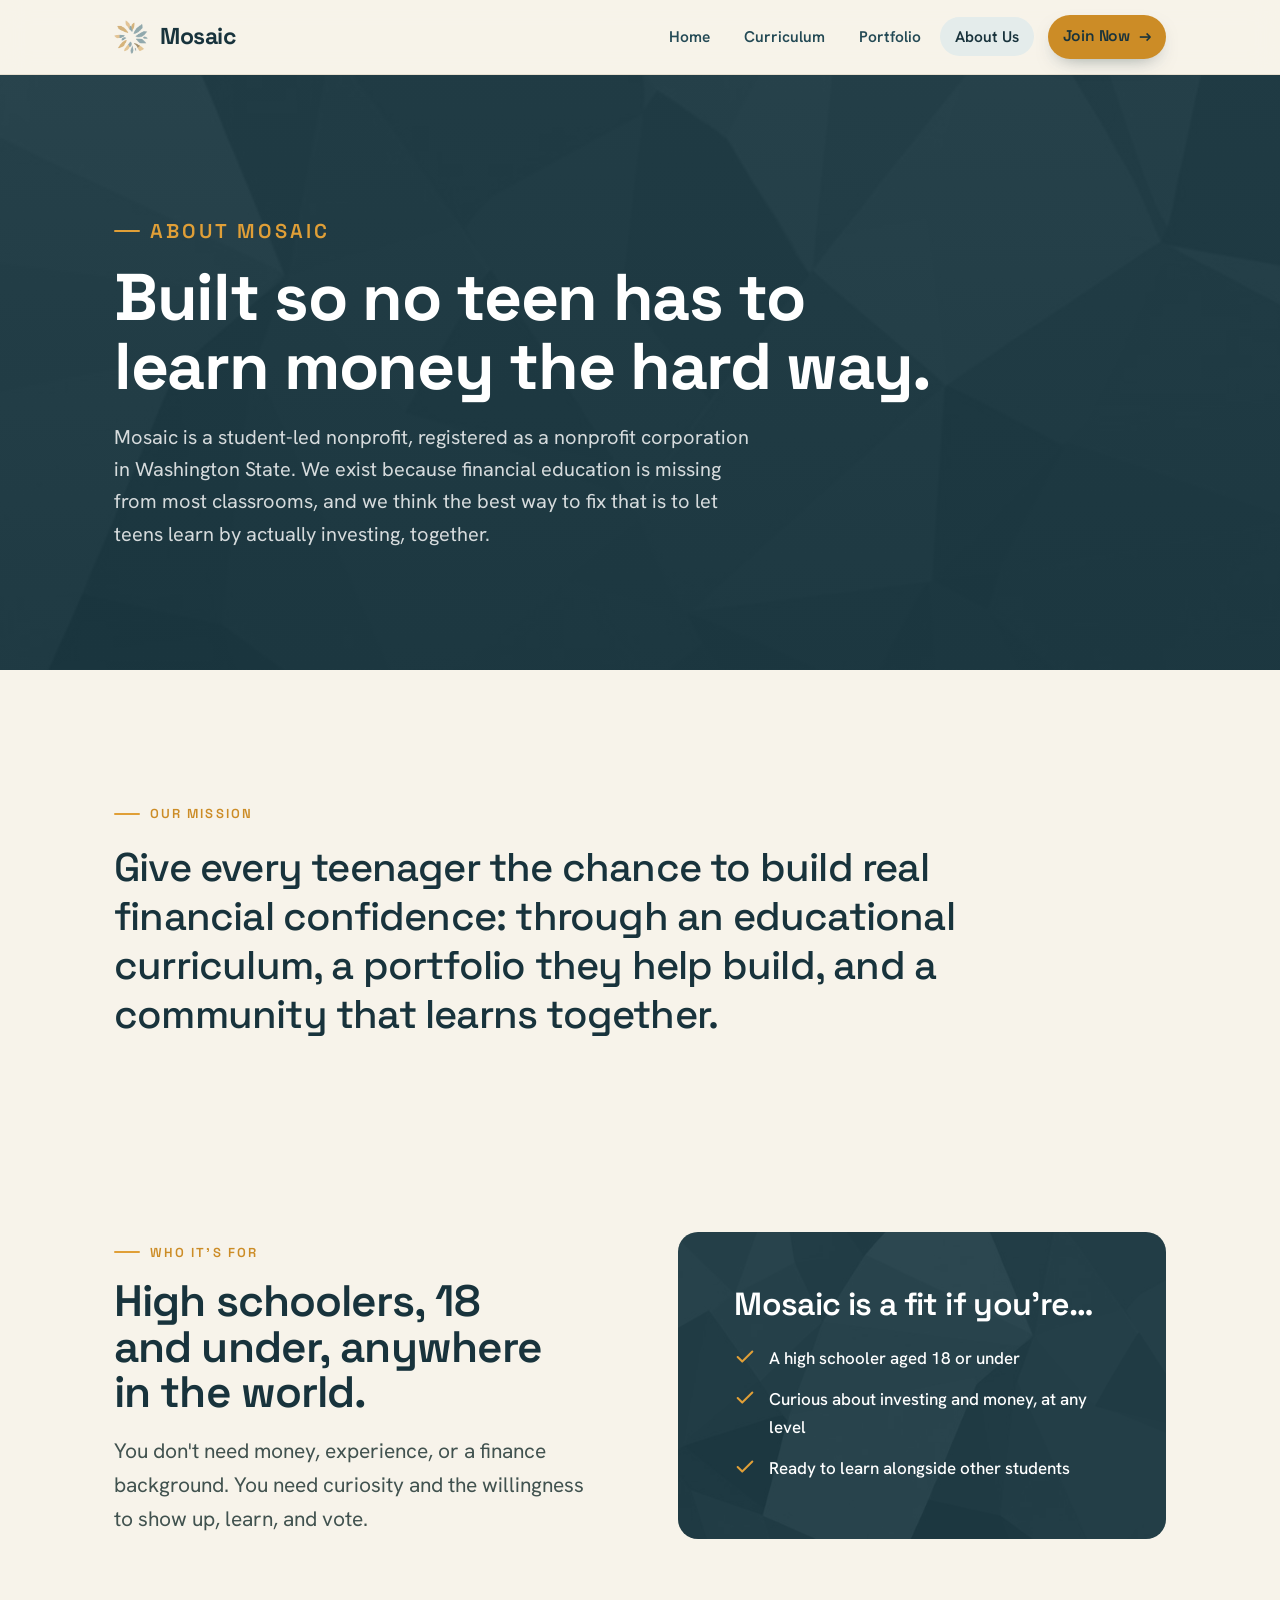
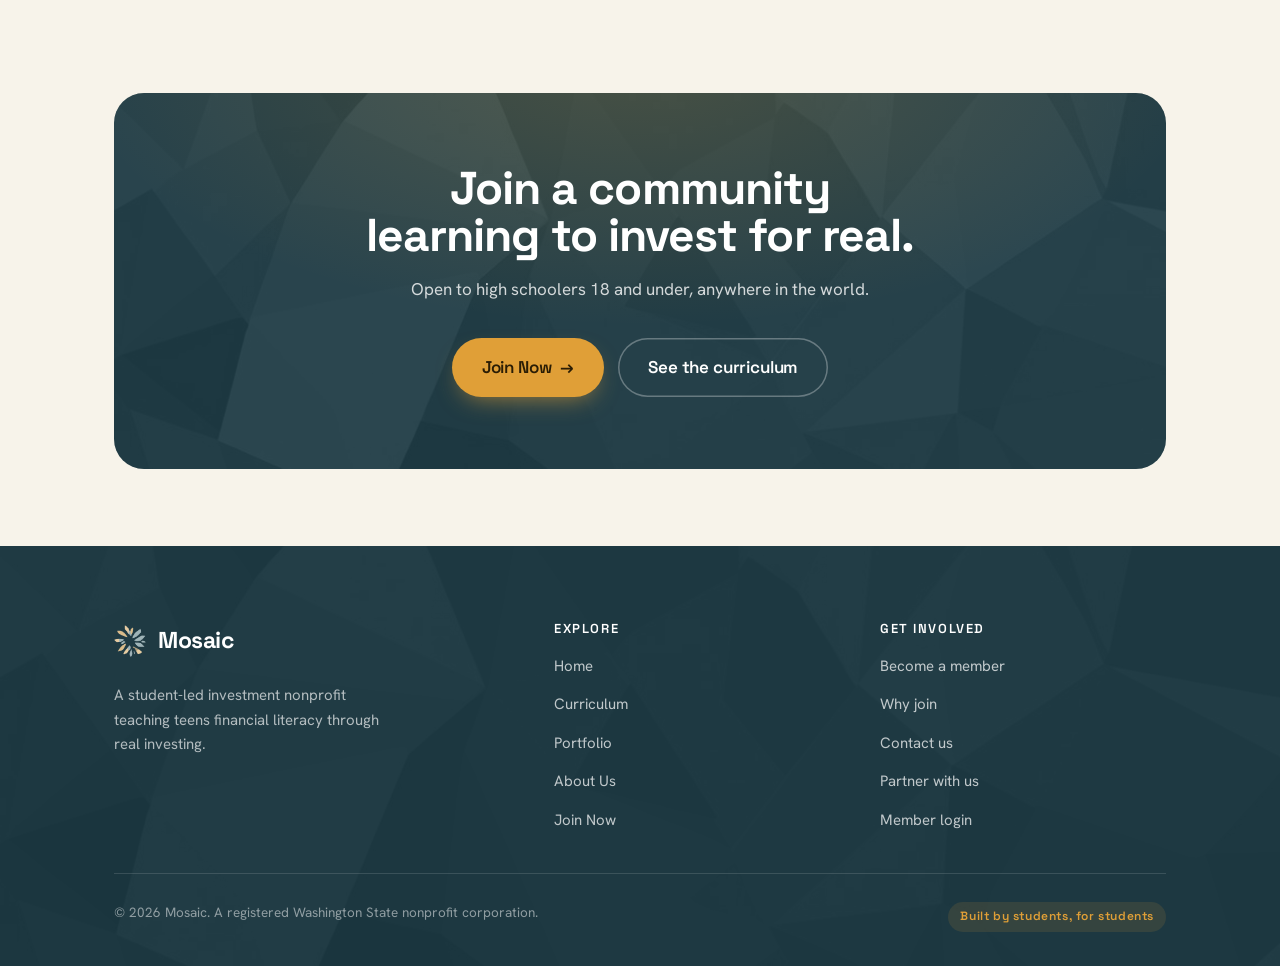
==== commit fea6d98f: "Add files via upload" ====
--- a/about.html
+++ b/about.html
@@ -35,7 +35,7 @@
     <div class="container">
       <p class="eyebrow reveal">About Mosaic</p>
       <h1 class="reveal" data-delay="1">Built so no teen has to learn money the hard way.</h1>
-      <p class="reveal" data-delay="2">Mosaic is a student-led nonprofit. We exist because financial education is missing from most classrooms, and we think the best way to fix that is to let teens learn by actually investing, together.</p>
+      <p class="reveal" data-delay="2">Mosaic is a student-led nonprofit, registered as a nonprofit corporation in Washington State. We exist because financial education is missing from most classrooms, and we think the best way to fix that is to let teens learn by actually investing, together.</p>
     </div>
   </section>
 
@@ -113,12 +113,12 @@
           <li><a href="about.html">Why join</a></li>
           <li><a href="mailto:hello@mosaicinvest.org">Contact us</a></li>
           <li><a href="join.html">Partner with us</a></li>
-          <li><a href="members.html">Member login</a></li>
+          <li><a href="portfolio.html#members">Member login</a></li>
         </ul>
       </div>
     </div>
     <div class="footer-bot">
-      <span>© <span id="year">2026</span> Mosaic. A student-led nonprofit initiative.</span>
+      <span>© <span id="year">2026</span> Mosaic. A registered Washington State nonprofit corporation.</span>
       <span class="badge">Built by students, for students</span>
     </div>
   </div>
--- a/styles.css
+++ b/styles.css
@@ -907,6 +907,113 @@
   .holdings-grid, .closed-grid, .pitch-grid { grid-template-columns: 1fr; }
 }
 
+/* =================== PERFORMANCE CHART =================== */
+.chart-card {
+  background: var(--paper);
+  border: 1px solid var(--line);
+  border-radius: var(--radius);
+  padding: 26px 26px 16px;
+  margin-top: 44px;
+  box-shadow: var(--shadow-sm);
+}
+.chart-head {
+  display: flex;
+  justify-content: space-between;
+  align-items: flex-start;
+  gap: 18px;
+  flex-wrap: wrap;
+}
+.chart-label {
+  font-family: var(--display);
+  font-size: 11px;
+  font-weight: 700;
+  letter-spacing: .12em;
+  text-transform: uppercase;
+  color: var(--teal-600);
+}
+.chart-value {
+  font-family: var(--display);
+  font-weight: 700;
+  font-size: clamp(28px, 4vw, 38px);
+  letter-spacing: -.02em;
+  color: var(--ink);
+  line-height: 1.05;
+  margin-top: 4px;
+}
+.chart-delta {
+  font-family: var(--display);
+  font-weight: 600;
+  font-size: 14px;
+  margin-top: 6px;
+}
+.chart-delta.up   { color: #1F8A45; }
+.chart-delta.down { color: #B4441F; }
+
+.range-btns { display: flex; gap: 6px; }
+.rbtn {
+  font-family: var(--display);
+  font-weight: 600;
+  font-size: 13px;
+  padding: 7px 13px;
+  border-radius: 999px;
+  border: 1px solid var(--line);
+  background: var(--bg);
+  color: var(--muted);
+  cursor: pointer;
+  transition: background .2s var(--ease), color .2s var(--ease), border-color .2s var(--ease);
+}
+.rbtn:hover { color: var(--ink); background: var(--teal-tint); }
+.rbtn.is-active { background: var(--teal); border-color: var(--teal); color: #fff; }
+
+.chart-wrap { position: relative; margin-top: 14px; }
+.chart-wrap svg { display: block; width: 100%; height: auto; font-family: var(--sans); }
+
+.chart-tip {
+  position: absolute;
+  display: none;
+  pointer-events: none;
+  z-index: 5;
+  background: var(--paper);
+  border: 1px solid var(--line);
+  border-radius: 10px;
+  padding: 8px 12px;
+  box-shadow: var(--shadow);
+  min-width: 96px;
+}
+.chart-tip b {
+  display: block;
+  font-family: var(--display);
+  font-size: 15px;
+  color: var(--ink);
+}
+.chart-tip span { font-size: 12px; color: var(--muted); }
+
+.chart-data { margin-top: 8px; border-top: 1px solid var(--line); padding: 10px 2px 4px; }
+.chart-data summary {
+  cursor: pointer;
+  font-family: var(--display);
+  font-weight: 600;
+  font-size: 13px;
+  color: var(--muted);
+}
+.chart-data summary:hover { color: var(--ink); }
+.chart-table-wrap { max-height: 240px; overflow: auto; margin-top: 10px; }
+.chart-table-wrap table { width: 100%; border-collapse: collapse; font-size: 13.5px; }
+.chart-table-wrap th, .chart-table-wrap td {
+  text-align: left;
+  padding: 6px 10px;
+  border-bottom: 1px solid var(--line);
+  color: var(--body);
+}
+.chart-table-wrap th {
+  font-family: var(--display);
+  font-size: 11.5px;
+  letter-spacing: .08em;
+  text-transform: uppercase;
+  color: var(--muted);
+}
+.chart-table-wrap td.num, .chart-table-wrap th:last-child { text-align: right; font-variant-numeric: tabular-nums; }
+
 /* =================== MEMBERS AREA =================== */
 .notice {
   border-radius: var(--radius-sm);
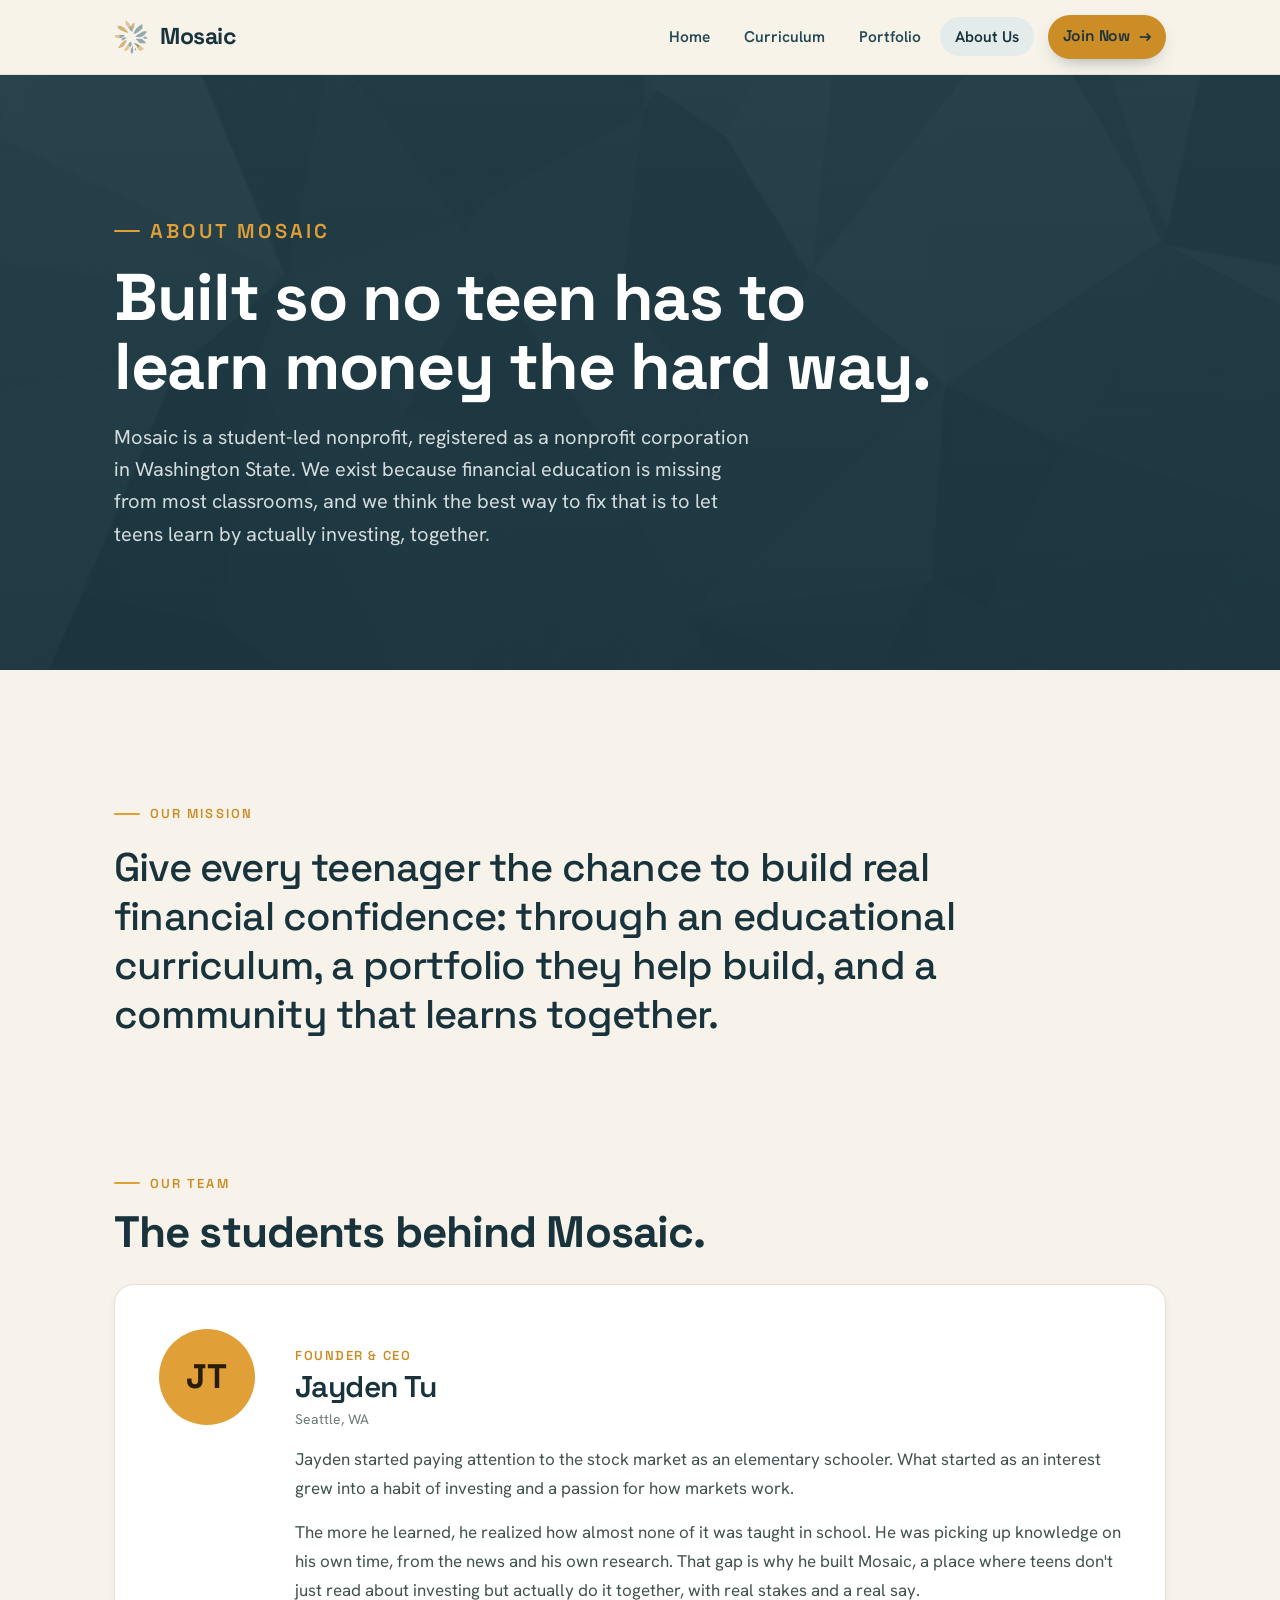
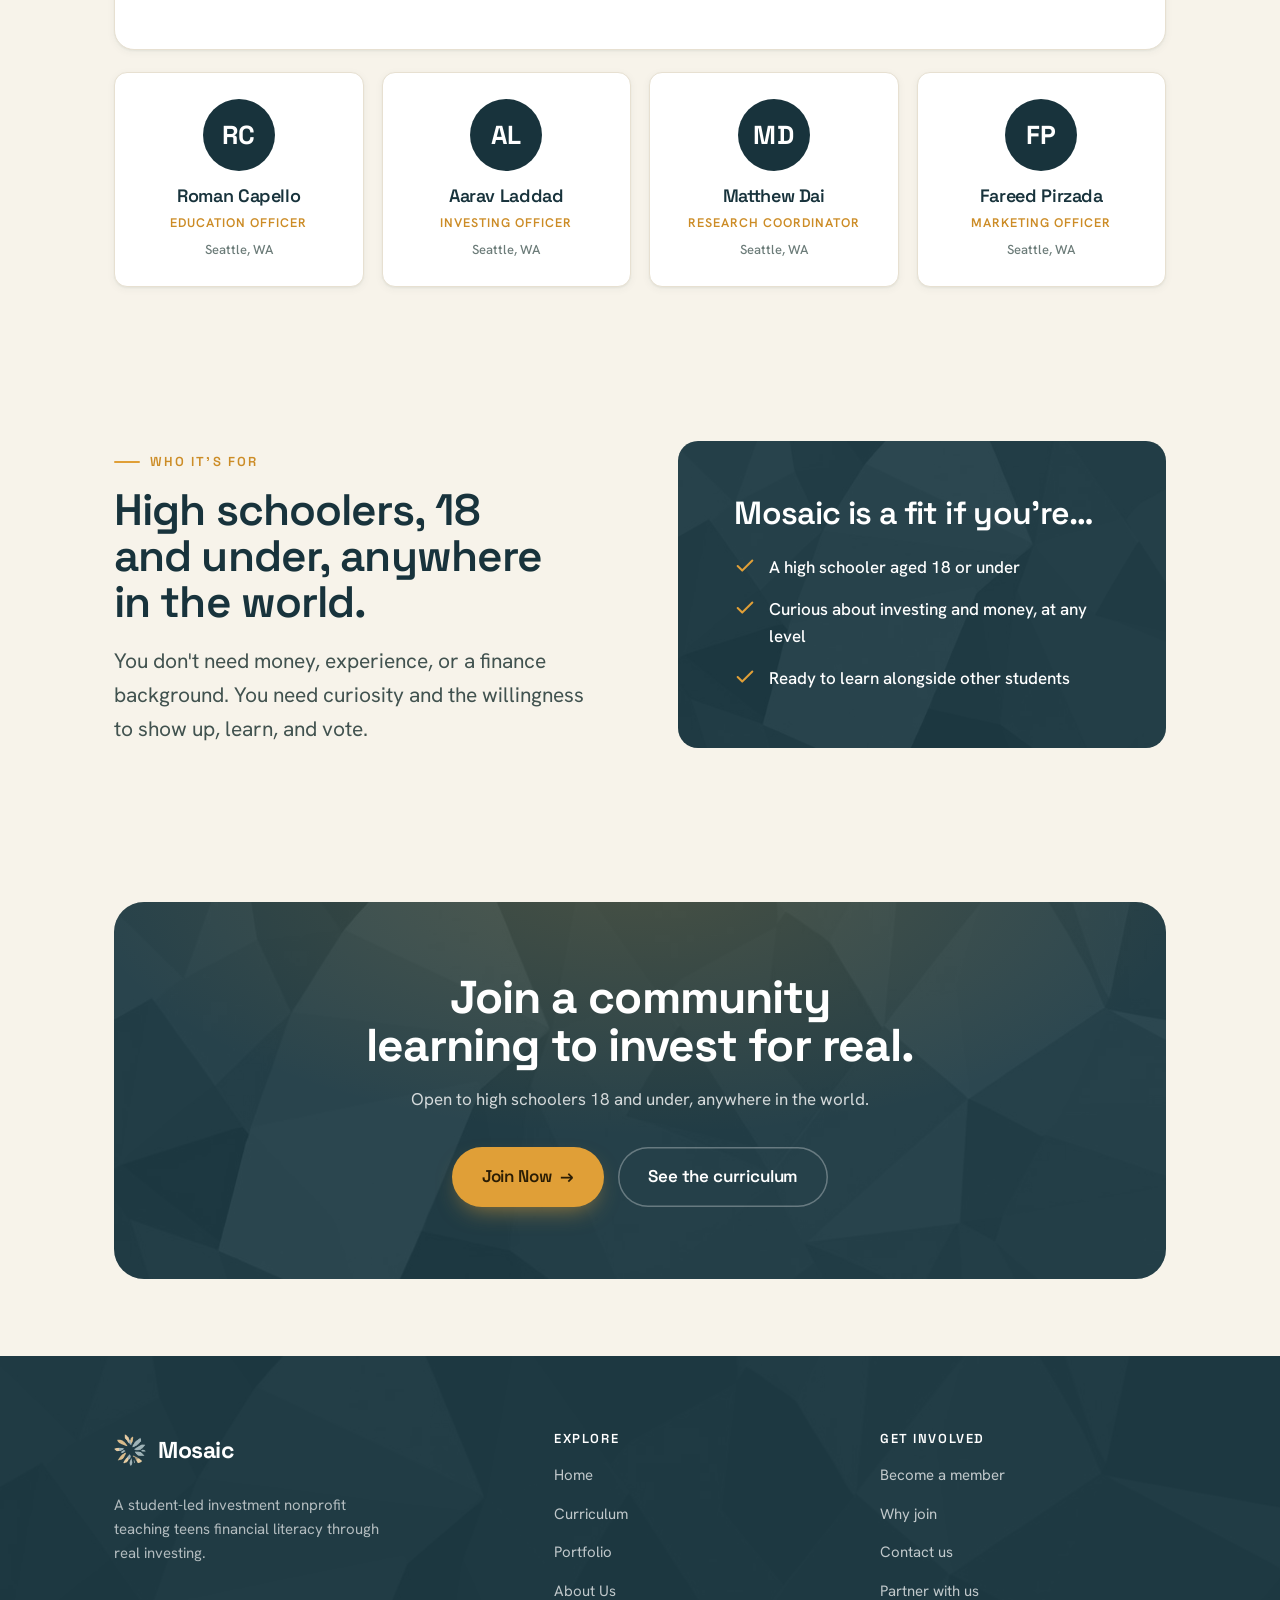
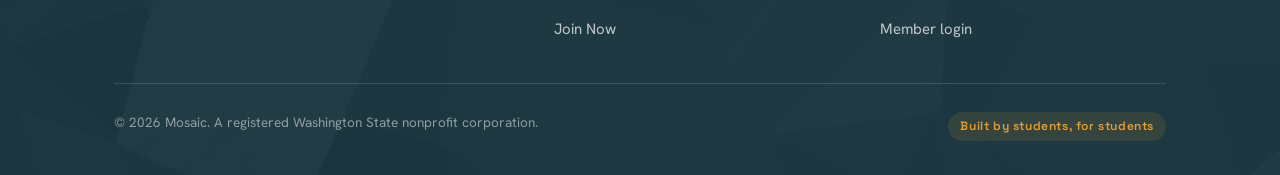
==== commit 0d5f8b56: "Add files via upload" ====
--- a/about.html
+++ b/about.html
@@ -6,6 +6,35 @@
 <title>About Us: Mosaic</title>
 <meta name="description" content="Why Mosaic exists, who it's for, and why high schoolers around the world join.">
 <link rel="stylesheet" href="styles.css">
+<style>
+  /* ---------- team (scoped) ---------- */
+  .team-founder { display:grid; grid-template-columns: auto 1fr; gap: clamp(20px,4vw,40px);
+    align-items:start; background: var(--paper); border:1px solid var(--line); border-radius: var(--radius);
+    padding: clamp(26px,4vw,44px); box-shadow: var(--shadow-sm); }
+  @media (max-width:640px){ .team-founder { grid-template-columns:1fr; } }
+  .avatar { width:96px; height:96px; border-radius:50%; display:grid; place-items:center;
+    font-family: var(--display); font-weight:700; font-size:34px; color:#fff; background: var(--teal); letter-spacing:.02em; }
+  .avatar--gold { background: var(--gold); color:#2a1d05; }
+  .team-founder .t-role { font-family: var(--display); font-size:13px; font-weight:600; letter-spacing:.12em;
+    text-transform:uppercase; color: var(--gold-600); }
+  .team-founder h3 { font-size: clamp(24px,3vw,30px); margin-top:4px; }
+  .team-founder p { color: var(--body); margin-top:16px; line-height:1.72; }
+  .team-founder p + p { margin-top:14px; }
+
+  .team-grid { display:grid; grid-template-columns: repeat(4,1fr); gap:18px; margin-top:22px; }
+  @media (max-width:820px){ .team-grid { grid-template-columns: repeat(2,1fr); } }
+  @media (max-width:460px){ .team-grid { grid-template-columns: 1fr; } }
+  .team-card { background: var(--paper); border:1px solid var(--line); border-radius: var(--radius-sm);
+    padding:26px 22px; text-align:center; box-shadow: var(--shadow-sm); transition:.2s var(--ease); }
+  .team-card:hover { transform: translateY(-4px); box-shadow: var(--shadow); border-color: var(--teal-tint-2); }
+  .team-card .avatar { margin:0 auto 16px; width:72px; height:72px; font-size:26px; }
+  .team-card h4 { font-family: var(--display); font-size:18px; font-weight:600; color: var(--ink); }
+  .team-card span { display:block; margin-top:7px; font-size:12.5px; font-weight:600; letter-spacing:.08em;
+    text-transform:uppercase; color: var(--gold-600); }
+  .team-card span.t-loc { margin-top:6px; font-size:13px; font-weight:500; letter-spacing:normal;
+    text-transform:none; color: var(--muted); }
+  .team-founder .t-loc { margin-top:5px; font-size:14px; color: var(--muted); }
+</style>
 </head>
 <body data-screen-label="About Us">
 
@@ -45,6 +74,34 @@
       <div class="shead reveal" style="max-width:860px">
         <p class="eyebrow">Our mission</p>
         <p class="mission" style="margin-top:20px; color: rgb(24, 51, 60)">Give every teenager the chance to build real financial confidence: through an educational curriculum, a portfolio they help <span class="hl" style="color: #18333c">build</span>, and a community that learns <span class="hl" style="color: #18333c">together</span>.</p>
+      </div>
+    </div>
+  </section>
+
+  <!-- ============ TEAM ============ -->
+  <section class="section section--tight" style="padding-top:0">
+    <div class="container">
+      <div class="shead reveal" style="margin-bottom:28px">
+        <p class="eyebrow">Our team</p>
+        <h2 style="font-size:clamp(28px,4vw,44px);margin-top:16px">The students behind Mosaic.</h2>
+      </div>
+
+      <div class="team-founder reveal">
+        <div class="avatar avatar--gold">JT</div>
+        <div>
+          <p class="t-role">Founder &amp; CEO</p>
+          <h3>Jayden Tu</h3>
+          <p class="t-loc">Seattle, WA</p>
+          <p>Jayden started paying attention to the stock market as an elementary schooler. What started as an interest grew into a habit of investing and a passion for how markets work.</p>
+          <p>The more he learned, he realized how almost none of it was taught in school. He was picking up knowledge on his own time, from the news and his own research. That gap is why he built Mosaic, a place where teens don't just read about investing but actually do it together, with real stakes and a real say.</p>
+        </div>
+      </div>
+
+      <div class="team-grid reveal" data-delay="1">
+        <div class="team-card"><div class="avatar">RC</div><h4>Roman Capello</h4><span>Education Officer</span><span class="t-loc">Seattle, WA</span></div>
+        <div class="team-card"><div class="avatar">AL</div><h4>Aarav Laddad</h4><span>Investing Officer</span><span class="t-loc">Seattle, WA</span></div>
+        <div class="team-card"><div class="avatar">MD</div><h4>Matthew Dai</h4><span>Research Coordinator</span><span class="t-loc">Seattle, WA</span></div>
+        <div class="team-card"><div class="avatar">FP</div><h4>Fareed Pirzada</h4><span>Marketing Officer</span><span class="t-loc">Seattle, WA</span></div>
       </div>
     </div>
   </section>
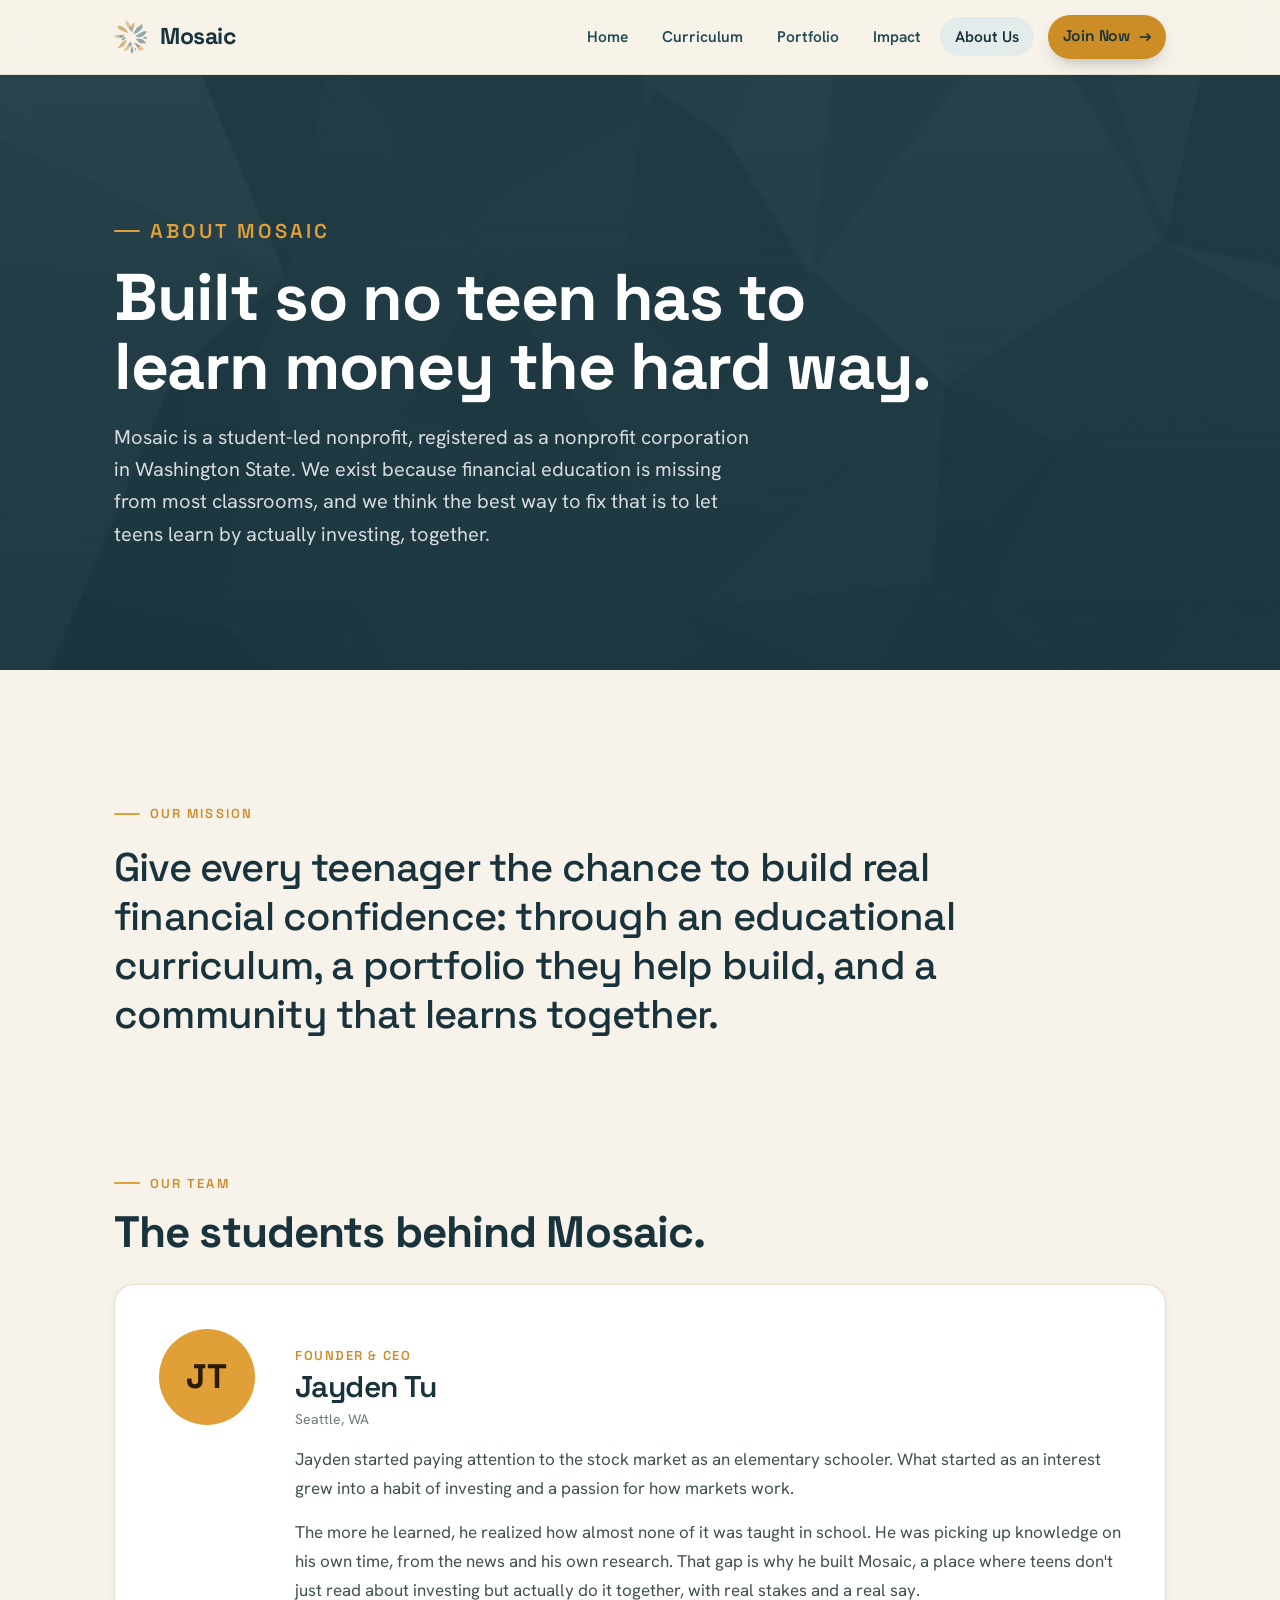
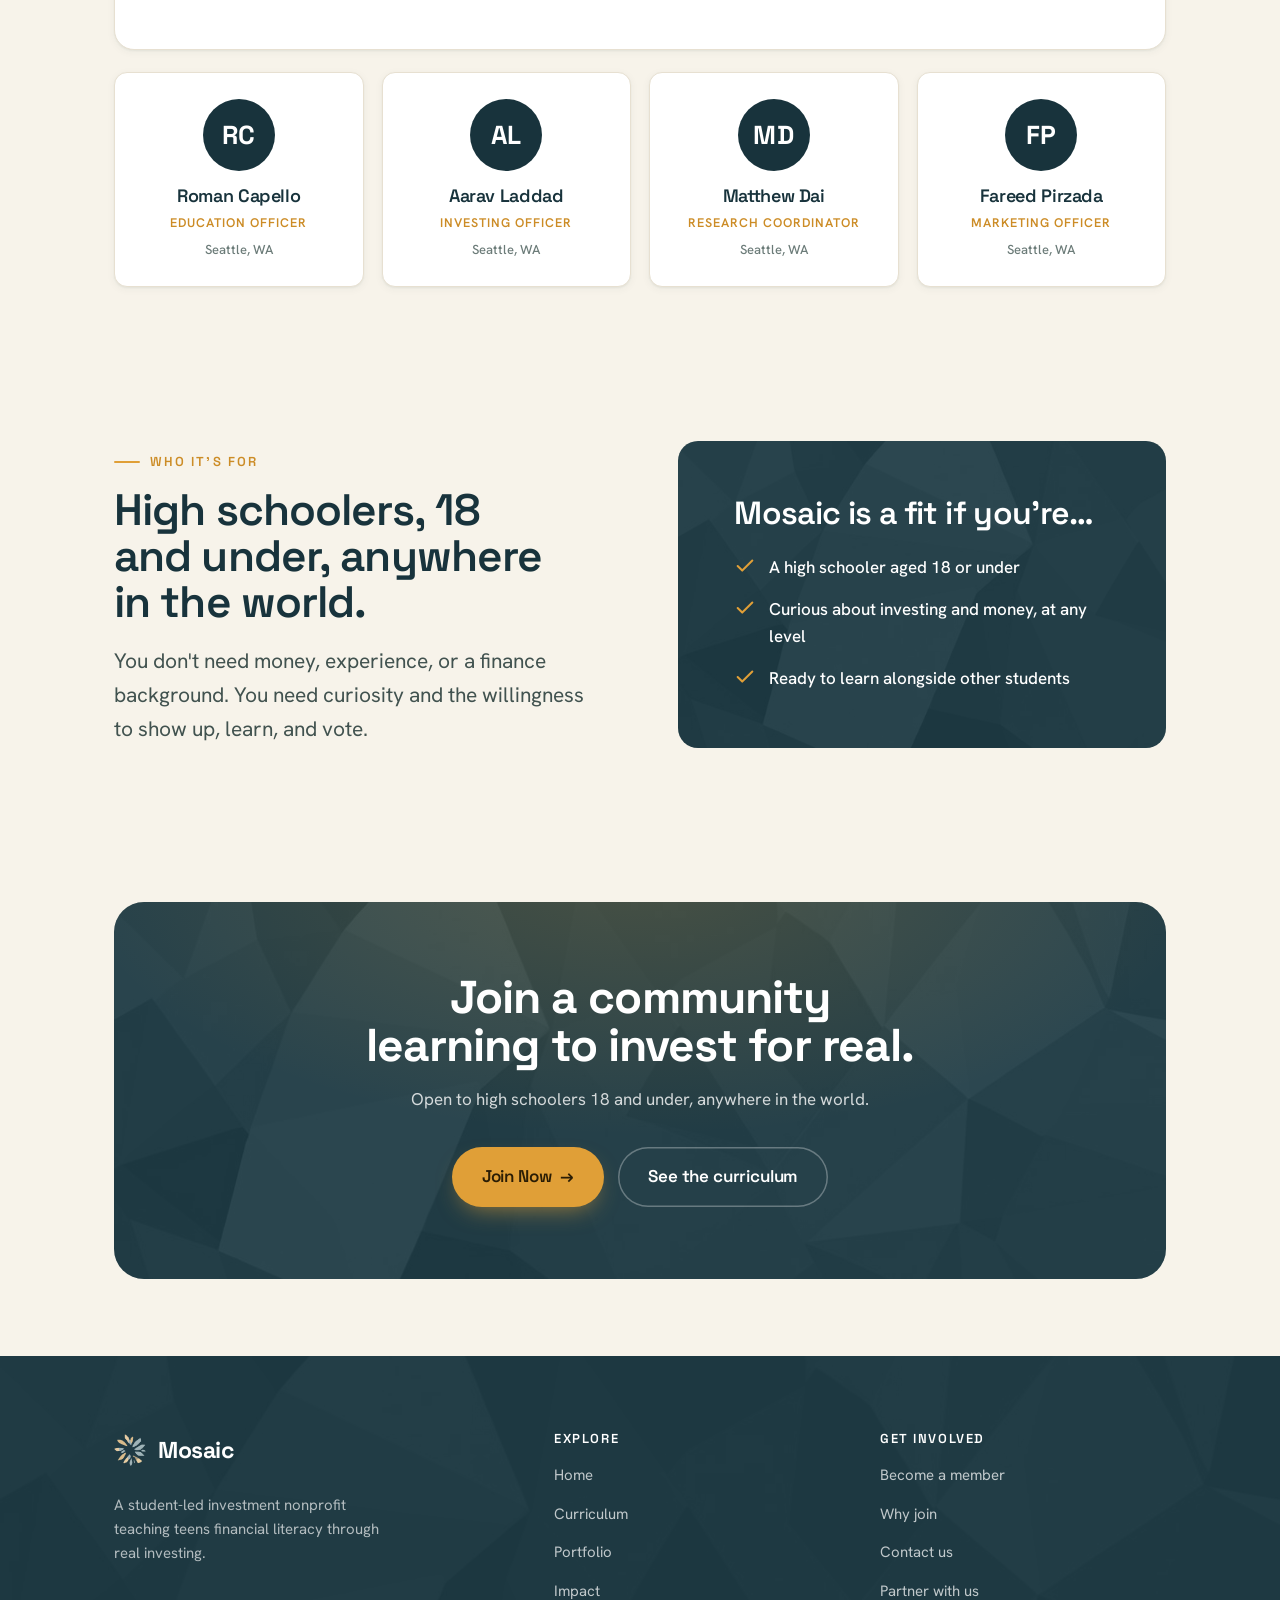
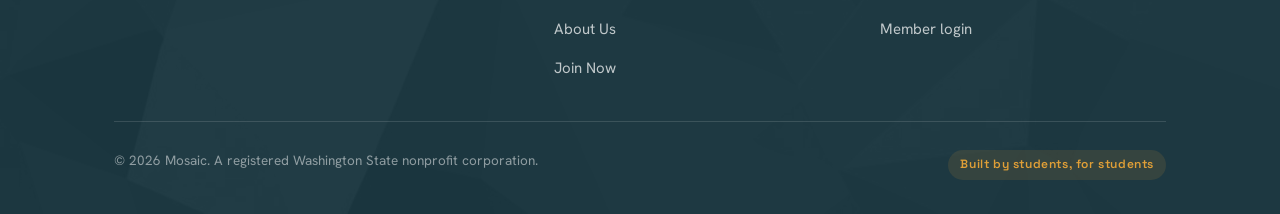
==== commit 5b02c456: "Add files via upload" ====
--- a/about.html
+++ b/about.html
@@ -51,6 +51,7 @@
         <li><a href="index.html" data-page="index.html">Home</a></li>
         <li><a href="curriculum.html" data-page="curriculum.html">Curriculum</a></li>
         <li><a href="portfolio.html" data-page="portfolio.html">Portfolio</a></li>
+        <li><a href="impact.html" data-page="impact.html">Impact</a></li>
         <li><a href="about.html" data-page="about.html">About Us</a></li>
         <li><a class="btn" href="join.html" style="color: rgb(24, 51, 60); background-color: rgb(204, 140, 38)">Join Now <span class="arr" aria-hidden="true">→</span></a></li>
       </ul>
@@ -159,6 +160,7 @@
           <li><a href="index.html">Home</a></li>
           <li><a href="curriculum.html">Curriculum</a></li>
           <li><a href="portfolio.html">Portfolio</a></li>
+          <li><a href="impact.html">Impact</a></li>
           <li><a href="about.html">About Us</a></li>
           <li><a href="join.html">Join Now</a></li>
         </ul>
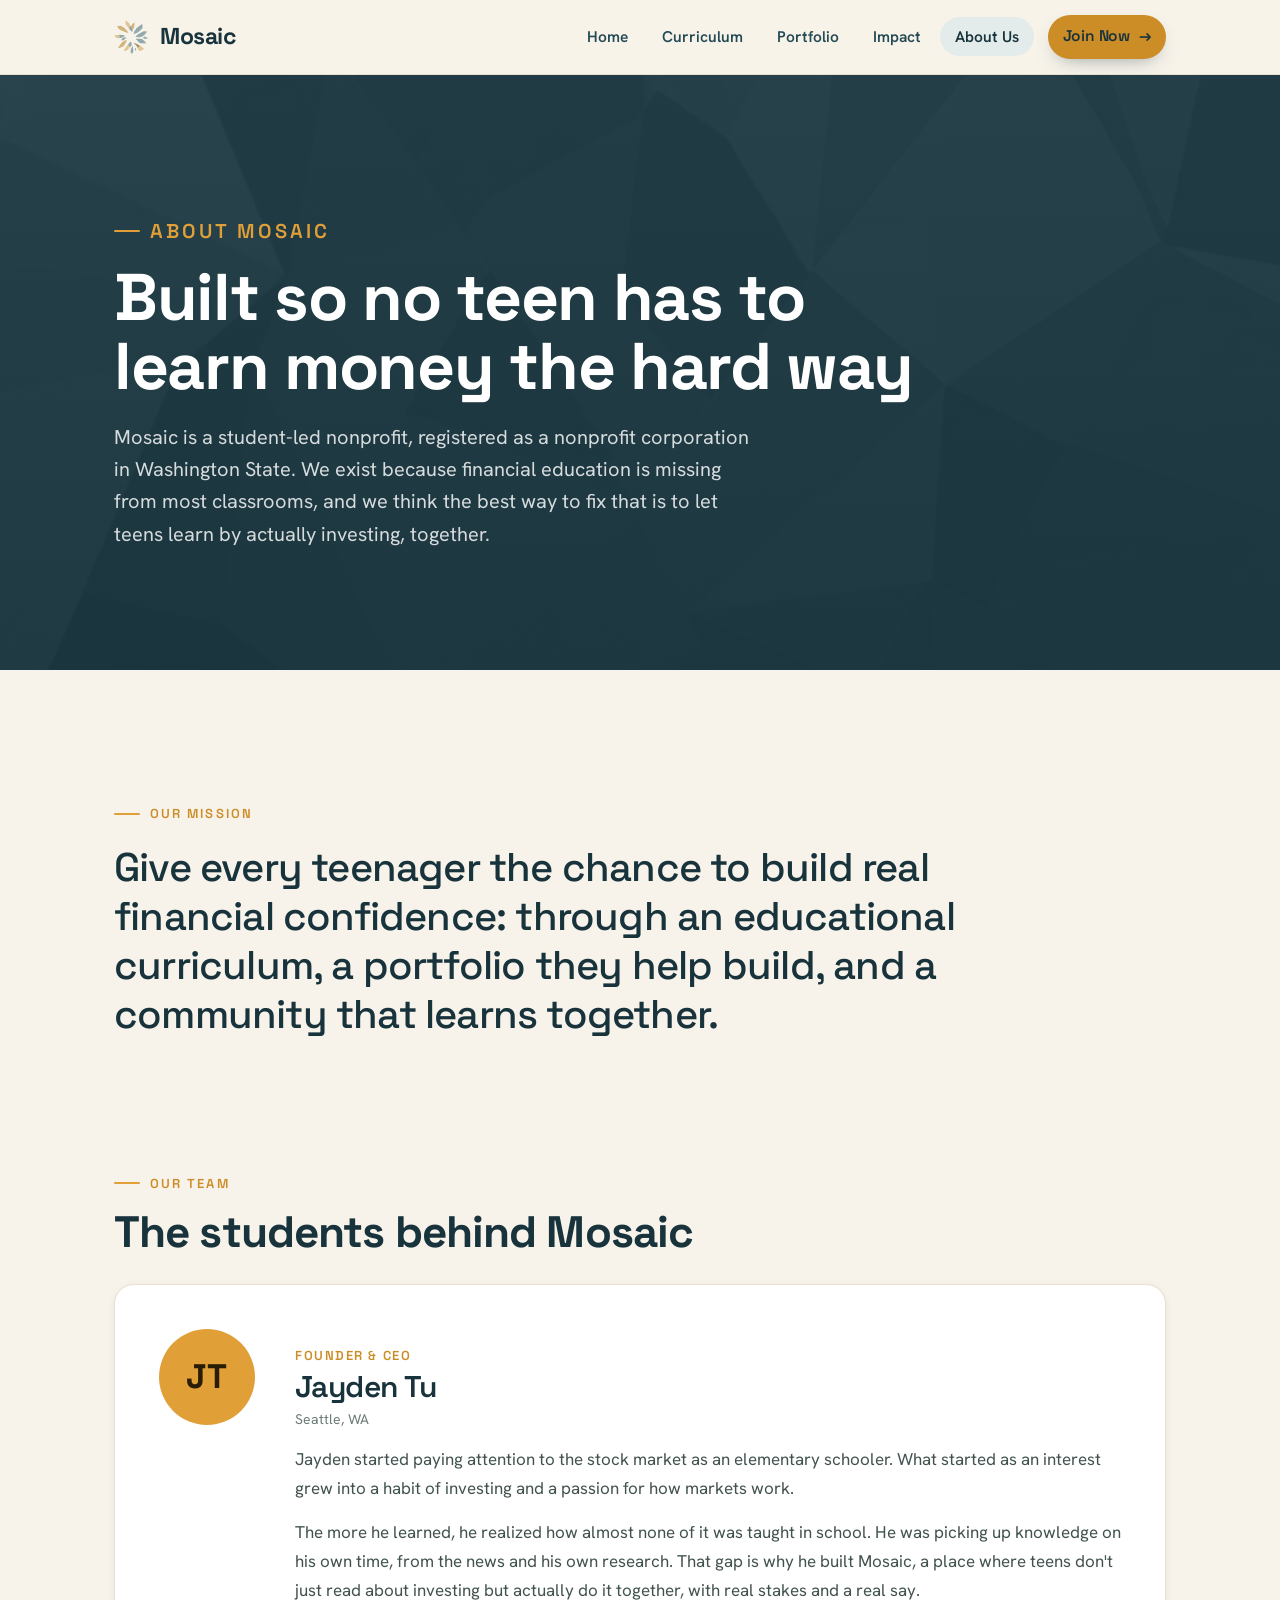
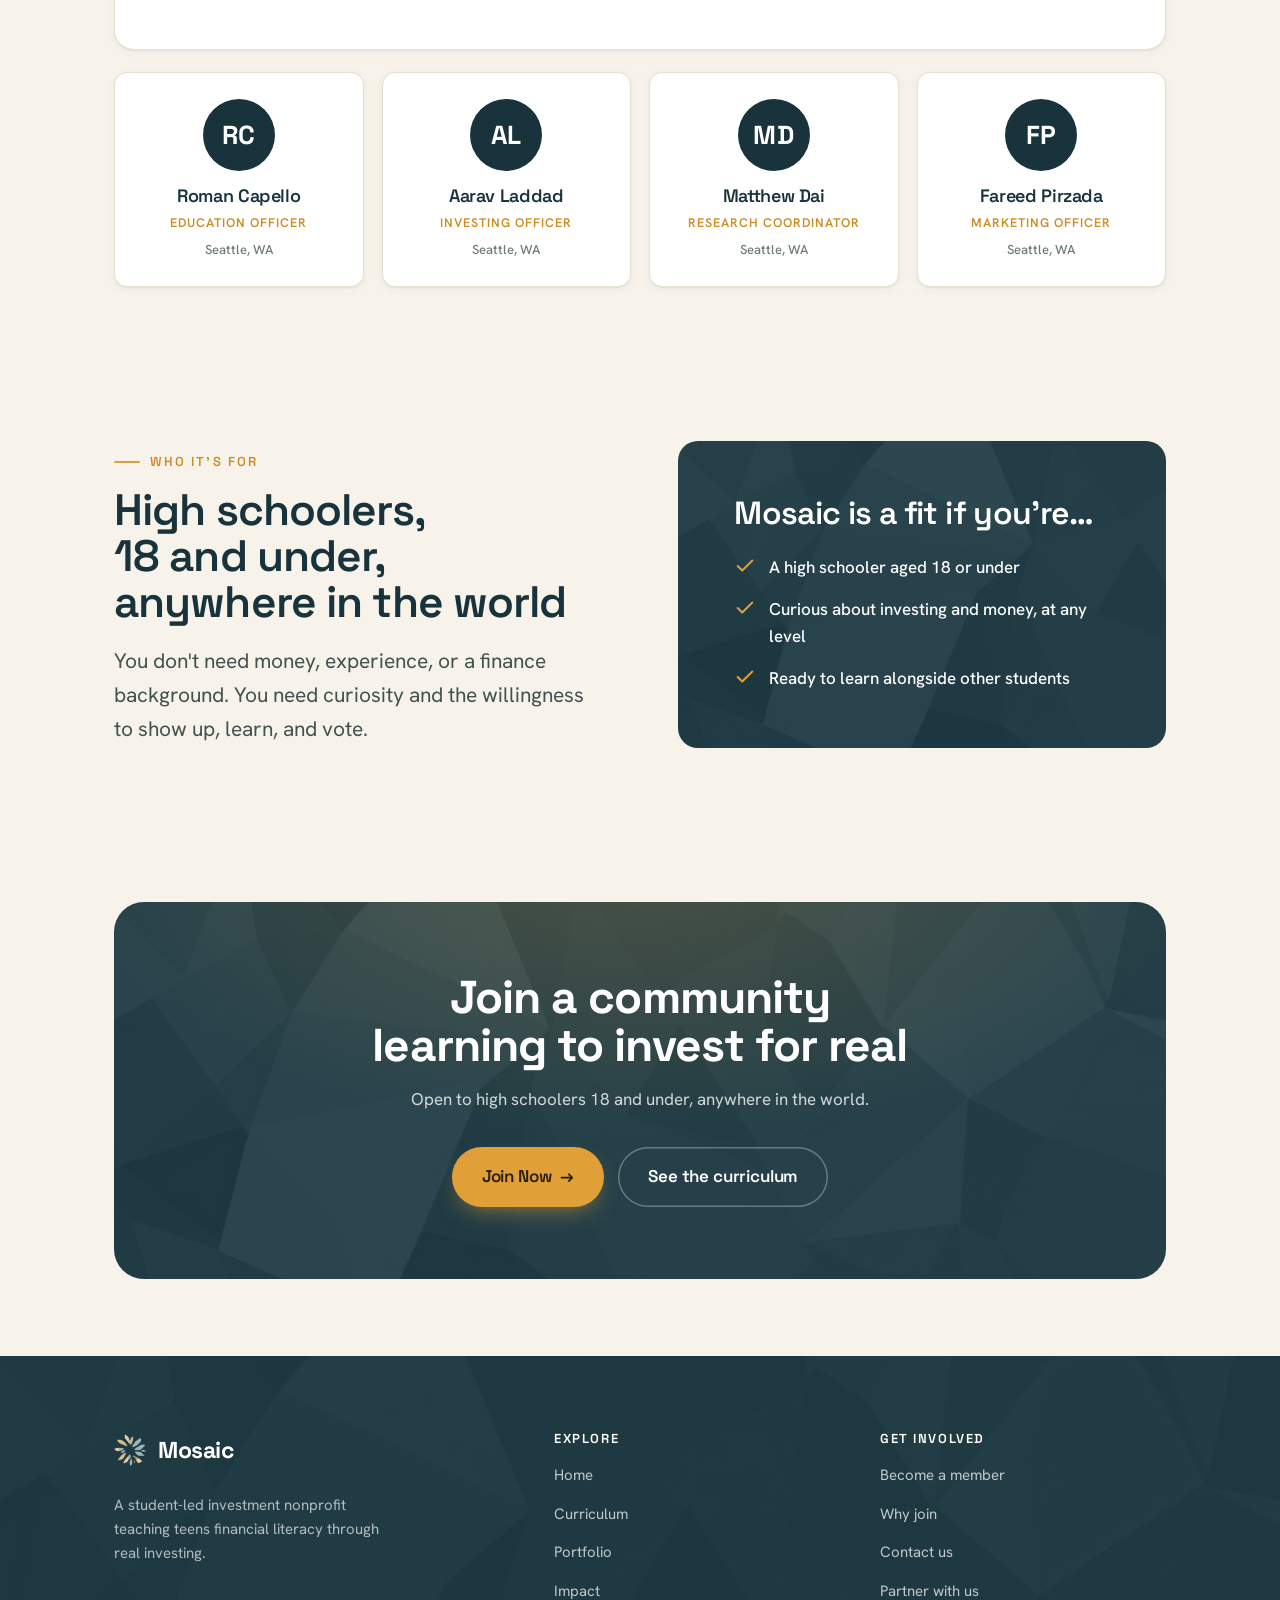
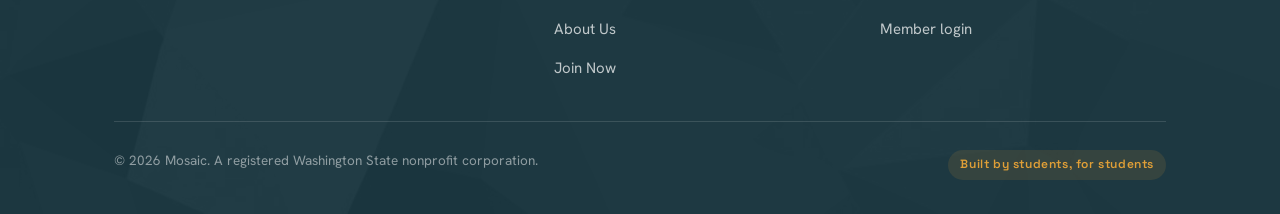
==== commit 8af10d2e: "Add files via upload" ====
--- a/about.html
+++ b/about.html
@@ -64,7 +64,7 @@
   <section class="pagehero">
     <div class="container">
       <p class="eyebrow reveal">About Mosaic</p>
-      <h1 class="reveal" data-delay="1">Built so no teen has to learn money the hard way.</h1>
+      <h1 class="reveal" data-delay="1">Built so no teen has to learn money the hard way</h1>
       <p class="reveal" data-delay="2">Mosaic is a student-led nonprofit, registered as a nonprofit corporation in Washington State. We exist because financial education is missing from most classrooms, and we think the best way to fix that is to let teens learn by actually investing, together.</p>
     </div>
   </section>
@@ -84,7 +84,7 @@
     <div class="container">
       <div class="shead reveal" style="margin-bottom:28px">
         <p class="eyebrow">Our team</p>
-        <h2 style="font-size:clamp(28px,4vw,44px);margin-top:16px">The students behind Mosaic.</h2>
+        <h2 style="font-size:clamp(28px,4vw,44px);margin-top:16px">The students behind Mosaic</h2>
       </div>
 
       <div class="team-founder reveal">
@@ -113,7 +113,7 @@
       <div class="split">
         <div class="reveal">
           <p class="eyebrow">Who it's for</p>
-          <h2 class="shead" style="font-size:clamp(28px,4vw,44px);margin-top:16px">High schoolers, 18 and under, anywhere in the world.</h2>
+          <h2 class="shead" style="font-size:clamp(28px,4vw,44px);margin-top:16px">High schoolers, 18 and under, anywhere in the world</h2>
           <p class="lede" style="margin-top:18px">You don't need money, experience, or a finance background. You need curiosity and the willingness to show up, learn, and vote. </p>
         </div>
         <div class="who-card reveal" data-delay="1">
@@ -132,7 +132,7 @@
   <section class="section section--tight">
     <div class="container">
       <div class="cta-band reveal">
-        <h2>Join a community learning to invest for real.</h2>
+        <h2>Join a community learning to invest for real</h2>
         <p>Open to high schoolers 18 and under, anywhere in the world.</p>
         <div class="hero-cta">
           <a class="btn btn--gold btn--lg" href="join.html">Join Now <span class="arr" aria-hidden="true">→</span></a>
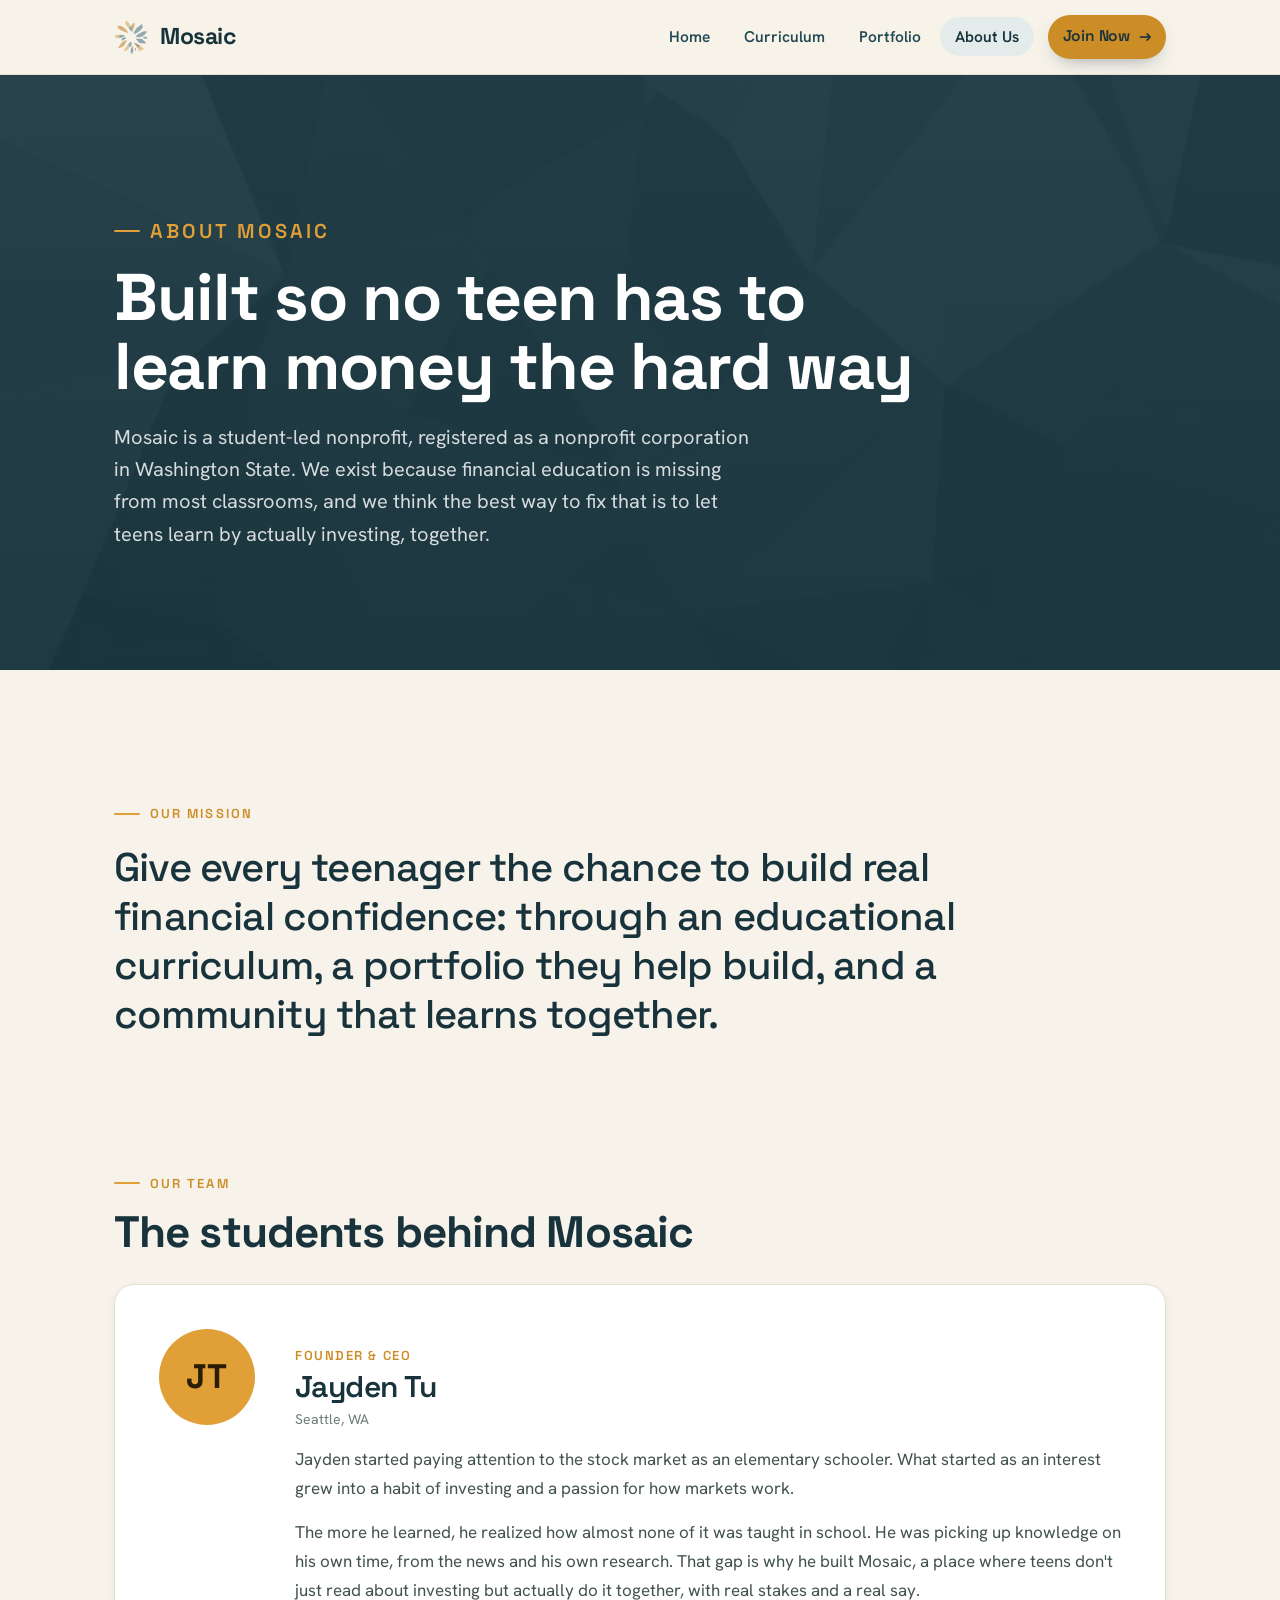
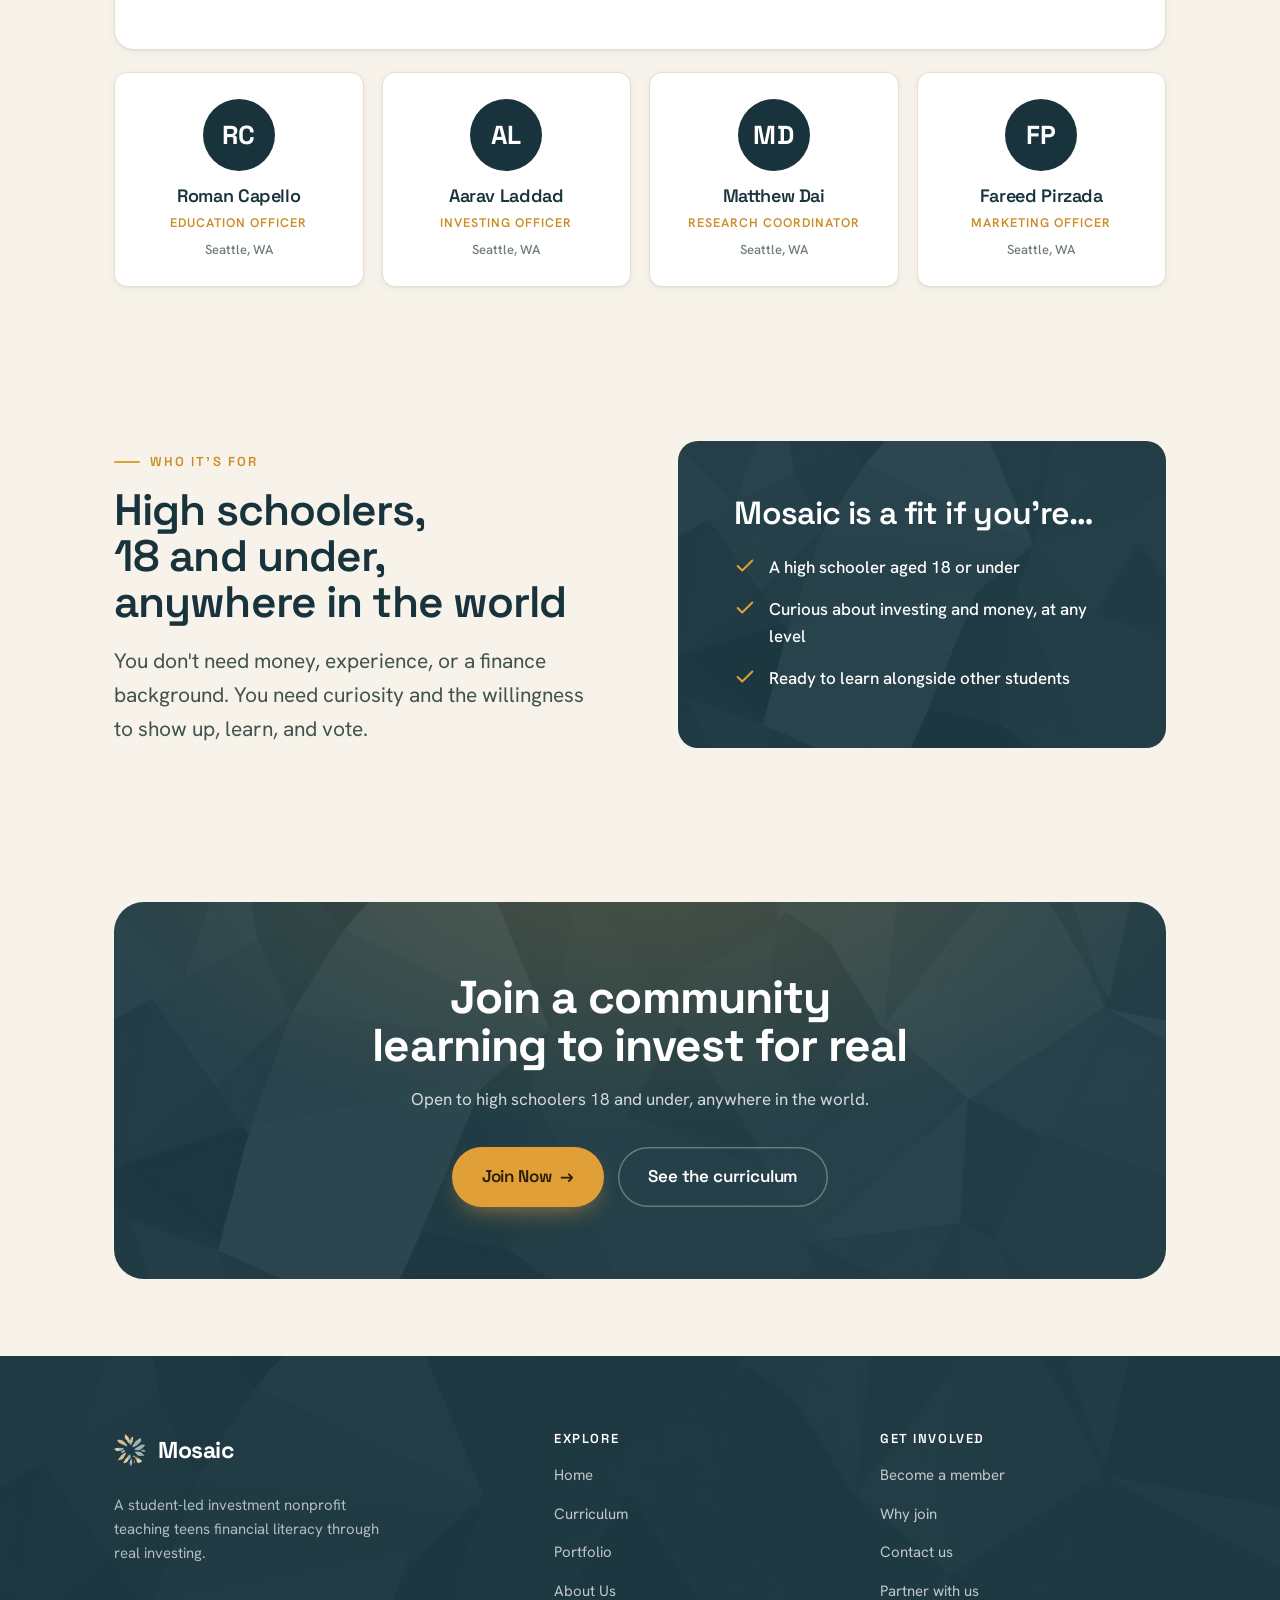
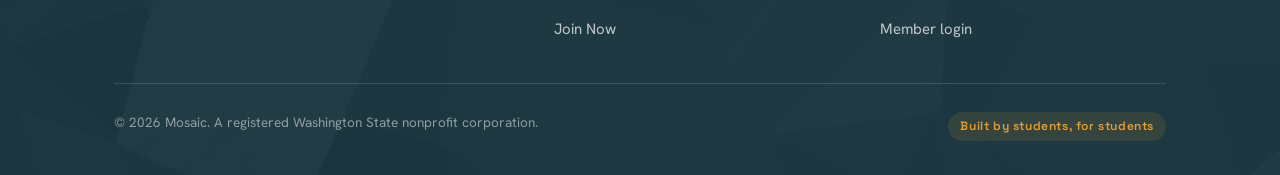
==== commit 013c1aae: "Add files via upload" ====
--- a/about.html
+++ b/about.html
@@ -51,7 +51,6 @@
         <li><a href="index.html" data-page="index.html">Home</a></li>
         <li><a href="curriculum.html" data-page="curriculum.html">Curriculum</a></li>
         <li><a href="portfolio.html" data-page="portfolio.html">Portfolio</a></li>
-        <li><a href="impact.html" data-page="impact.html">Impact</a></li>
         <li><a href="about.html" data-page="about.html">About Us</a></li>
         <li><a class="btn" href="join.html" style="color: rgb(24, 51, 60); background-color: rgb(204, 140, 38)">Join Now <span class="arr" aria-hidden="true">→</span></a></li>
       </ul>
@@ -160,7 +159,6 @@
           <li><a href="index.html">Home</a></li>
           <li><a href="curriculum.html">Curriculum</a></li>
           <li><a href="portfolio.html">Portfolio</a></li>
-          <li><a href="impact.html">Impact</a></li>
           <li><a href="about.html">About Us</a></li>
           <li><a href="join.html">Join Now</a></li>
         </ul>
